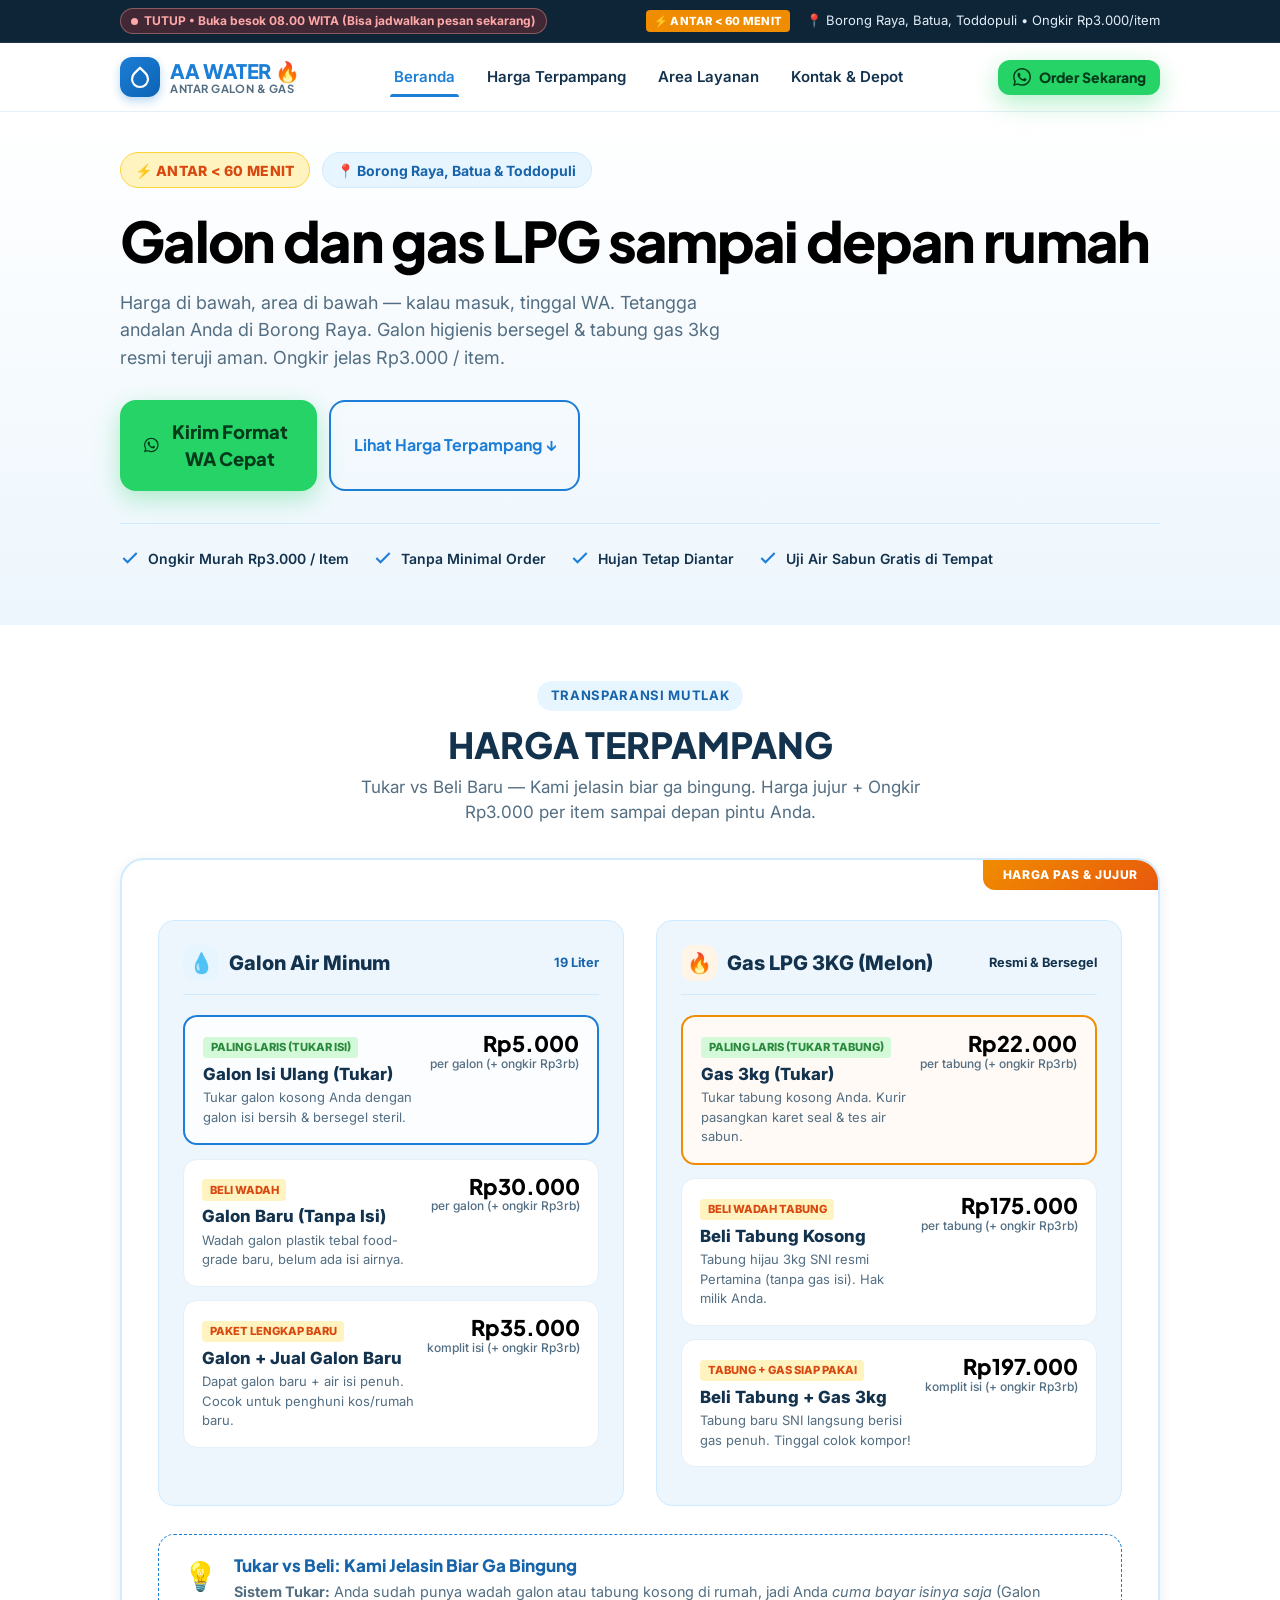
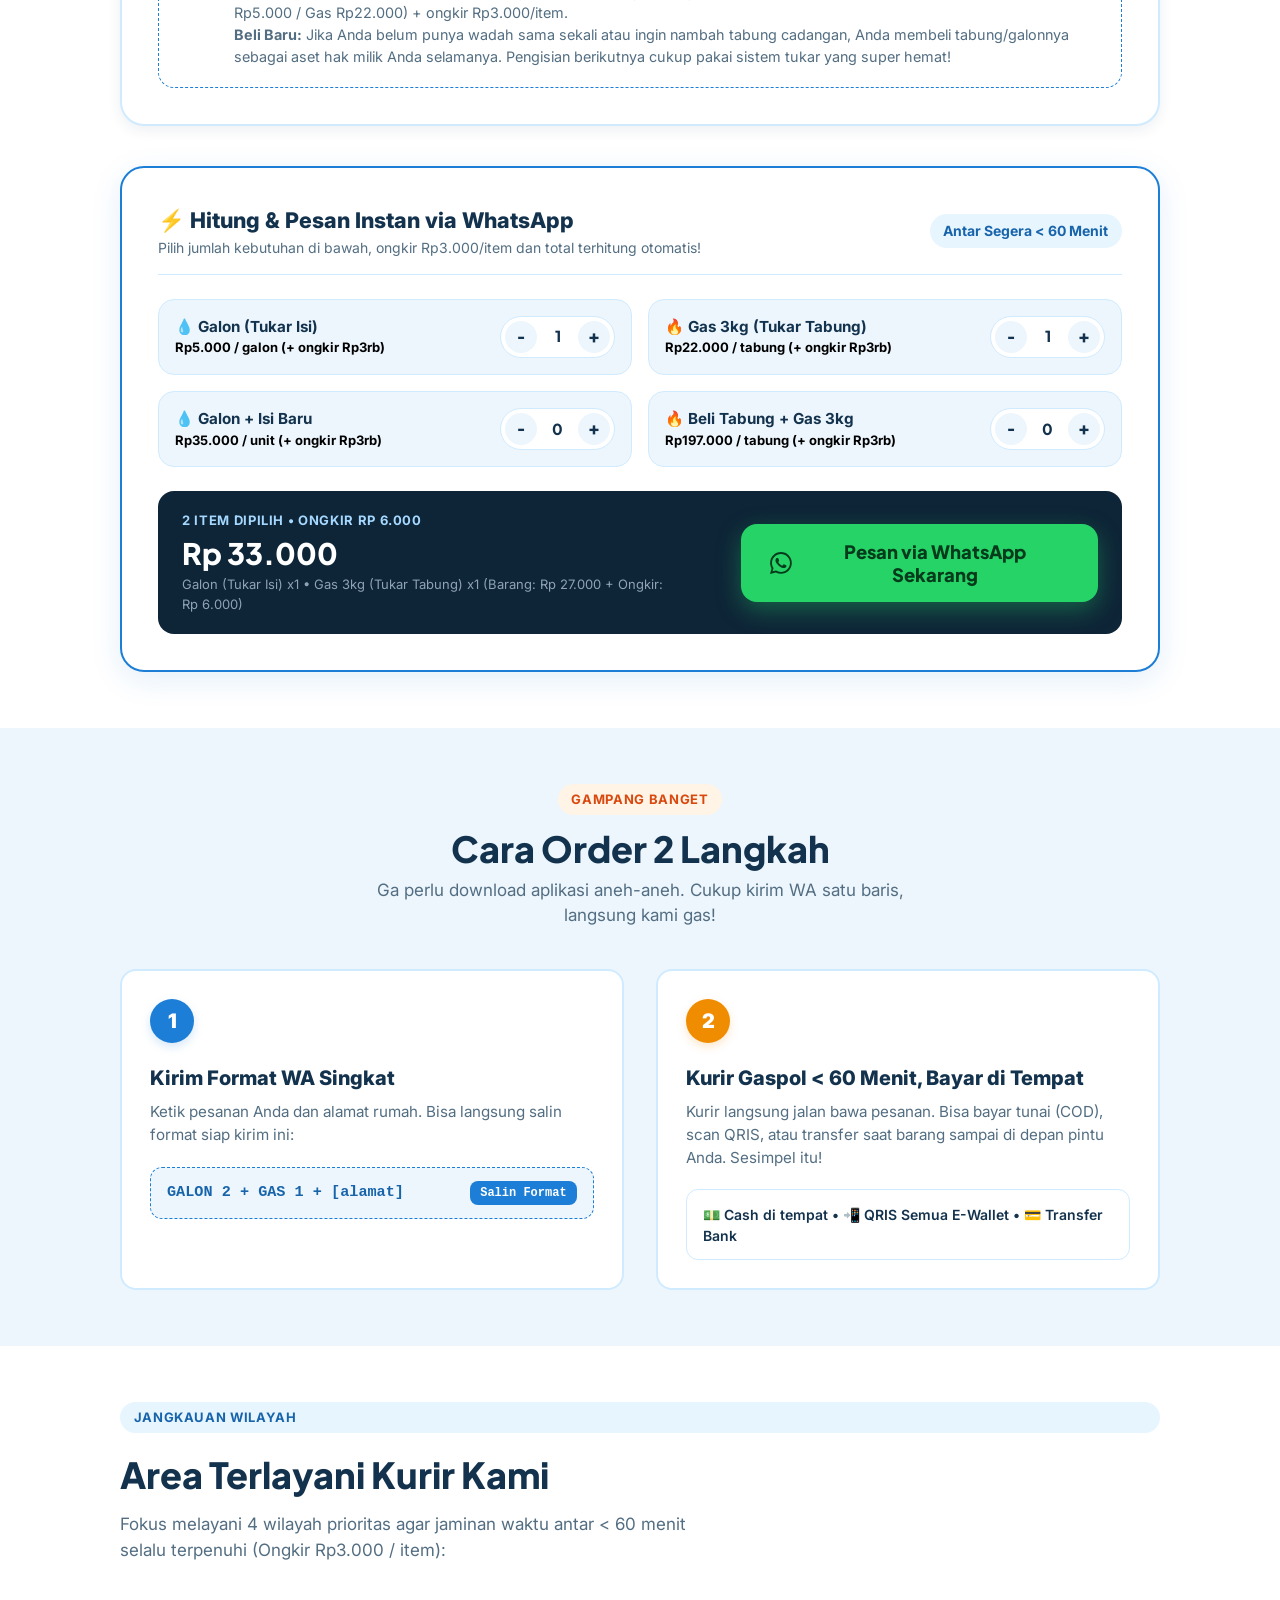
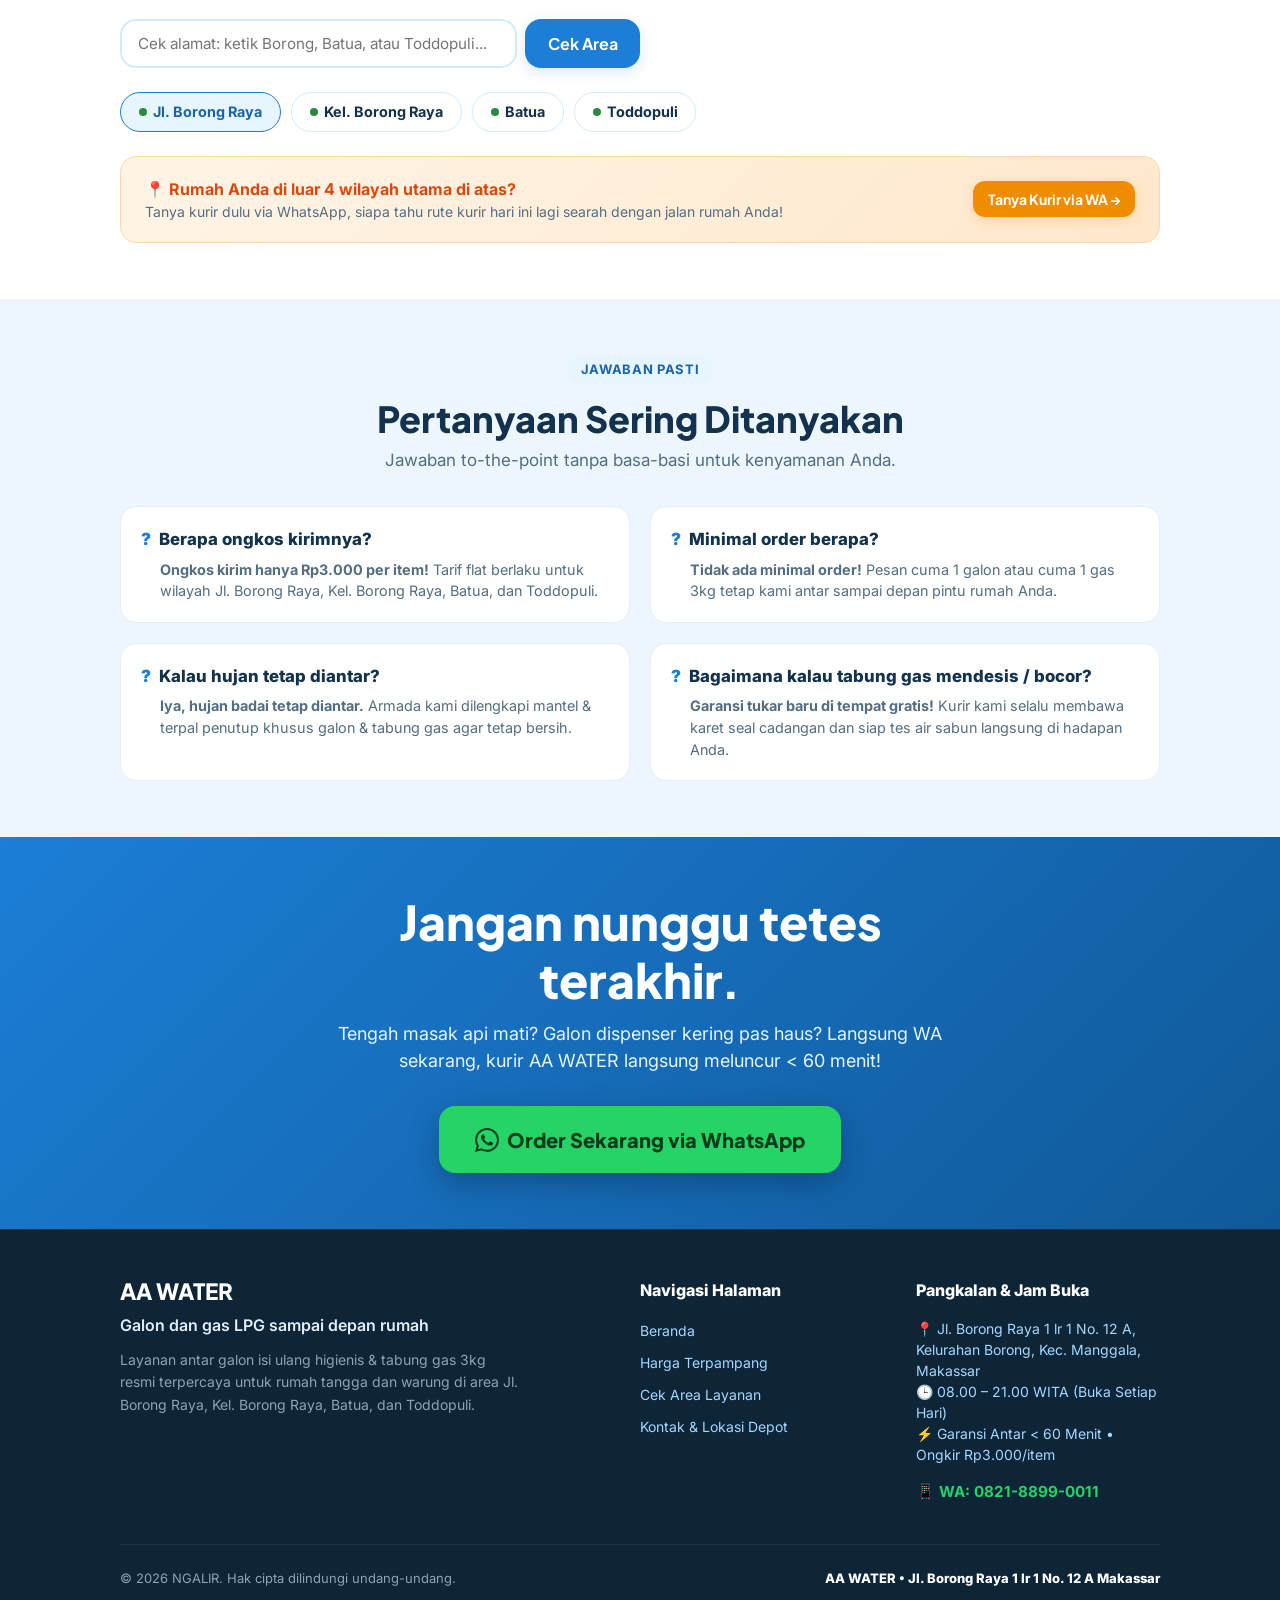
==== index.html @ d88449c0 "veri awal" ====
<!DOCTYPE html>
<html lang="id">
<head>
  <meta charset="UTF-8">
  <meta name="viewport" content="width=device-width, initial-scale=1.0, maximum-scale=5.0">
  <title>AA WATER — Antar Galon & Gas | Sejam Sampe Borong Raya</title>
  <meta name="description" content="AA WATER: Antar galon dan gas LPG 3kg area Jl. Borong Raya, Kel. Borong Raya, Batua, Toddopuli. Antar < 60 menit, ongkir Rp3.000/item, harga jujur & terpampang.">
  
  <!-- CSS Stylesheet -->
  <link rel="stylesheet" href="css/style.css">
  
  <!-- Favicon SVG -->
  <link rel="icon" type="image/svg+xml" href="data:image/svg+xml,<svg xmlns='http://www.w3.org/2000/svg' viewBox='0 0 100 100'><text y='.9em' font-size='90'>💧</text></svg>">
</head>
<body>

  <!-- Top Operational Status Strip -->
  <div class="top-status-strip">
    <div class="container top-status-content">
      <div class="status-pill-live js-store-status open">
        <span class="status-indicator-dot"></span>
        <span class="js-status-text"><strong>BUKA</strong> • 08.00 – 21.00 WITA (Kurir Siap Antar)</span>
      </div>
      <div class="top-info-right">
        <span class="sla-badge-small">⚡ ANTAR &lt; 60 MENIT</span>
        <span>📍 Borong Raya, Batua, Toddopuli • Ongkir Rp3.000/item</span>
      </div>
    </div>
  </div>

  <!-- Header & Navigasi -->
  <header class="site-header">
    <div class="container header-container">
      <a href="index.html" class="brand-logo" aria-label="AA WATER Beranda">
        <div class="brand-icon-box">
          <svg width="24" height="24" viewBox="0 0 24 24" fill="none" stroke="currentColor" stroke-width="2.2" stroke-linecap="round" stroke-linejoin="round">
            <path d="M12 2.69l5.66 5.66a8 8 0 1 1-11.31 0z"></path>
          </svg>
        </div>
        <div class="brand-title-wrap">
          <div class="brand-name">AA WATER <span>🔥</span></div>
          <span class="brand-sub">Antar Galon & Gas</span>
        </div>
      </a>

      <!-- Desktop Nav (Tanpa Langganan) -->
      <nav class="main-nav">
        <a href="index.html" class="nav-link active">Beranda</a>
        <a href="harga.html" class="nav-link">Harga Terpampang</a>
        <a href="area.html" class="nav-link">Area Layanan</a>
        <a href="kontak.html" class="nav-link">Kontak & Depot</a>
      </nav>

      <!-- Action Buttons -->
      <div class="header-actions">
        <a href="https://wa.me/6282188990011?text=Halo%20AA%20WATER,%20saya%20mau%20order%20galon/gas%20sekarang!" target="_blank" class="btn btn-sm btn-wa js-wa-direct">
          <svg width="18" height="18" viewBox="0 0 24 24" fill="currentColor">
            <path d="M.057 24l1.687-6.163c-1.041-1.804-1.588-3.849-1.587-5.946.003-6.556 5.338-11.891 11.893-11.891 3.181.001 6.167 1.24 8.413 3.488 2.245 2.248 3.481 5.236 3.48 8.414-.003 6.557-5.338 11.892-11.893 11.892-1.99-.001-3.951-.5-5.688-1.448l-6.305 1.654zm6.597-3.807c1.676.995 3.276 1.591 5.392 1.592 5.448 0 9.886-4.434 9.889-9.885.002-5.462-4.415-9.89-9.881-9.892-5.452 0-9.887 4.434-9.889 9.884-.001 2.225.651 3.891 1.746 5.634l-.999 3.648 3.742-.981zm11.387-5.464c-.074-.124-.272-.198-.57-.347-.297-.149-1.758-.868-2.031-.967-.272-.099-.47-.149-.669.149-.198.297-.768.967-.941 1.165-.173.198-.347.223-.644.074-.297-.149-1.255-.462-2.39-1.475-.883-.788-1.48-1.761-1.653-2.059-.173-.297-.018-.458.13-.606.134-.133.297-.347.446-.521.151-.172.2-.296.3-.495.099-.198.05-.372-.025-.521-.075-.148-.669-1.611-.916-2.206-.242-.579-.487-.501-.669-.51l-.57-.01c-.198 0-.52.074-.792.372s-1.04 1.016-1.04 2.479 1.065 2.876 1.213 3.074c.149.198 2.095 3.2 5.076 4.487.709.306 1.263.489 1.694.626.712.226 1.36.194 1.872.118.571-.085 1.758-.719 2.006-1.413.248-.695.248-1.29.173-1.414z"/>
          </svg>
          Order Sekarang
        </a>
        <button class="mobile-nav-toggle" id="mobileMenuToggle" aria-label="Buka Menu">&#9776;</button>
      </div>
    </div>

    <!-- Mobile Drawer Nav (Tanpa Langganan) -->
    <div class="mobile-nav-drawer" id="mobileNavDrawer">
      <a href="index.html" class="mobile-nav-link active">Beranda <span>&rarr;</span></a>
      <a href="harga.html" class="mobile-nav-link">Harga Terpampang <span>&rarr;</span></a>
      <a href="area.html" class="mobile-nav-link">Cek Area Layanan <span>&rarr;</span></a>
      <a href="kontak.html" class="mobile-nav-link">Kontak & Alamat Depot <span>&rarr;</span></a>
    </div>
  </header>

  <!-- MAIN CONTENT -->
  <main>
    <!-- SECTION 1: HERO SECTION -->
    <section class="hero-section">
      <div class="container">
        <div class="hero-badge-row">
          <div class="sla-pill-big">
            ⚡ ANTAR &lt; 60 MENIT
          </div>
          <div class="area-pill-hero">
            📍 Borong Raya, Batua & Toddopuli
          </div>
        </div>

        <h1 class="hero-headline">
          Galon dan gas LPG sampai depan rumah
        </h1>

        <p class="hero-sub">
          Harga di bawah, area di bawah — kalau masuk, tinggal WA. Tetangga andalan Anda di Borong Raya. Galon higienis bersegel & tabung gas 3kg resmi teruji aman. Ongkir jelas Rp3.000 / item.
        </p>

        <div class="hero-cta-group">
          <a href="https://wa.me/6282188990011?text=Halo%20AA%20WATER,%20saya%20mau%20order%20galon/gas%20sekarang!" target="_blank" class="btn btn-wa hero-cta-wa js-wa-direct">
            <svg width="24" height="24" viewBox="0 0 24 24" fill="currentColor">
              <path d="M.057 24l1.687-6.163c-1.041-1.804-1.588-3.849-1.587-5.946.003-6.556 5.338-11.891 11.893-11.891 3.181.001 6.167 1.24 8.413 3.488 2.245 2.248 3.481 5.236 3.48 8.414-.003 6.557-5.338 11.892-11.893 11.892-1.99-.001-3.951-.5-5.688-1.448l-6.305 1.654zm6.597-3.807c1.676.995 3.276 1.591 5.392 1.592 5.448 0 9.886-4.434 9.889-9.885.002-5.462-4.415-9.89-9.881-9.892-5.452 0-9.887 4.434-9.889 9.884-.001 2.225.651 3.891 1.746 5.634l-.999 3.648 3.742-.981zm11.387-5.464c-.074-.124-.272-.198-.57-.347-.297-.149-1.758-.868-2.031-.967-.272-.099-.47-.149-.669.149-.198.297-.768.967-.941 1.165-.173.198-.347.223-.644.074-.297-.149-1.255-.462-2.39-1.475-.883-.788-1.48-1.761-1.653-2.059-.173-.297-.018-.458.13-.606.134-.133.297-.347.446-.521.151-.172.2-.296.3-.495.099-.198.05-.372-.025-.521-.075-.148-.669-1.611-.916-2.206-.242-.579-.487-.501-.669-.51l-.57-.01c-.198 0-.52.074-.792.372s-1.04 1.016-1.04 2.479 1.065 2.876 1.213 3.074c.149.198 2.095 3.2 5.076 4.487.709.306 1.263.489 1.694.626.712.226 1.36.194 1.872.118.571-.085 1.758-.719 2.006-1.413.248-.695.248-1.29.173-1.414z"/>
            </svg>
            Kirim Format WA Cepat
          </a>
          <a href="#hargaSection" class="btn btn-outline-primary">
            Lihat Harga Terpampang &darr;
          </a>
        </div>

        <!-- Trust Signals Bar -->
        <div class="hero-trust-bar">
          <div class="hero-trust-item">
            <svg class="hero-trust-icon" viewBox="0 0 24 24" fill="none" stroke="currentColor" stroke-width="2.5"><polyline points="20 6 9 17 4 12"></polyline></svg>
            <span>Ongkir Murah Rp3.000 / Item</span>
          </div>
          <div class="hero-trust-item">
            <svg class="hero-trust-icon" viewBox="0 0 24 24" fill="none" stroke="currentColor" stroke-width="2.5"><polyline points="20 6 9 17 4 12"></polyline></svg>
            <span>Tanpa Minimal Order</span>
          </div>
          <div class="hero-trust-item">
            <svg class="hero-trust-icon" viewBox="0 0 24 24" fill="none" stroke="currentColor" stroke-width="2.5"><polyline points="20 6 9 17 4 12"></polyline></svg>
            <span>Hujan Tetap Diantar</span>
          </div>
          <div class="hero-trust-item">
            <svg class="hero-trust-icon" viewBox="0 0 24 24" fill="none" stroke="currentColor" stroke-width="2.5"><polyline points="20 6 9 17 4 12"></polyline></svg>
            <span>Uji Air Sabun Gratis di Tempat</span>
          </div>
        </div>
      </div>
    </section>

    <!-- SECTION 2: HARGA TERPAMPANG (SIGNATURE) -->
    <section class="section section-white" id="hargaSection">
      <div class="container">
        <div class="text-center" style="margin-bottom: 2rem;">
          <div class="section-tag">Transparansi Mutlak</div>
          <h2 class="section-title">HARGA TERPAMPANG</h2>
          <p class="section-sub" style="margin-left: auto; margin-right: auto;">
            Tukar vs Beli Baru — Kami jelasin biar ga bingung. Harga jujur + Ongkir Rp3.000 per item sampai depan pintu Anda.
          </p>
        </div>

        <!-- Card Harga Terpampang -->
        <div class="signature-card">
          <div class="signature-badge">Harga Pas & Jujur</div>

          <div class="price-grid-2col">
            <!-- Kolom 1: Galon Air Minum -->
            <div class="category-box">
              <div class="category-header">
                <div class="category-title">
                  <div class="category-icon water">💧</div>
                  <div>Galon Air Minum</div>
                </div>
                <span style="font-size:0.8rem; font-weight:700; color:var(--color-primary-dark);">19 Liter</span>
              </div>

              <!-- Item 1: Tukar Galon -->
              <div class="price-row-card highlight">
                <div class="row-top">
                  <div class="item-info">
                    <span class="item-tag tag-tukar">Paling Laris (Tukar Isi)</span>
                    <div class="item-name">Galon Isi Ulang (Tukar)</div>
                    <div class="item-desc">Tukar galon kosong Anda dengan galon isi bersih & bersegel steril.</div>
                  </div>
                  <div class="item-price-wrap">
                    <div class="price-figure" style="color:#000000;">Rp5.000</div>
                    <div class="price-unit">per galon (+ ongkir Rp3rb)</div>
                  </div>
                </div>
              </div>

              <!-- Item 2: Galon Baru Tanpa Isi -->
              <div class="price-row-card">
                <div class="row-top">
                  <div class="item-info">
                    <span class="item-tag tag-beli">Beli Wadah</span>
                    <div class="item-name">Galon Baru (Tanpa Isi)</div>
                    <div class="item-desc">Wadah galon plastik tebal food-grade baru, belum ada isi airnya.</div>
                  </div>
                  <div class="item-price-wrap">
                    <div class="price-figure" style="color:#000000;">Rp30.000</div>
                    <div class="price-unit">per galon (+ ongkir Rp3rb)</div>
                  </div>
                </div>
              </div>

              <!-- Item 3: Galon + Jual Galon Baru -->
              <div class="price-row-card">
                <div class="row-top">
                  <div class="item-info">
                    <span class="item-tag tag-beli">Paket Lengkap Baru</span>
                    <div class="item-name">Galon + Jual Galon Baru</div>
                    <div class="item-desc">Dapat galon baru + air isi penuh. Cocok untuk penghuni kos/rumah baru.</div>
                  </div>
                  <div class="item-price-wrap">
                    <div class="price-figure" style="color:#000000;">Rp35.000</div>
                    <div class="price-unit">komplit isi (+ ongkir Rp3rb)</div>
                  </div>
                </div>
              </div>
            </div>

            <!-- Kolom 2: Gas LPG 3KG -->
            <div class="category-box">
              <div class="category-header">
                <div class="category-title">
                  <div class="category-icon gas">🔥</div>
                  <div>Gas LPG 3KG (Melon)</div>
                </div>
                <span style="font-size:0.8rem; font-weight:700; color:var(--color-ink);">Resmi & Bersegel</span>
              </div>

              <!-- Item 1: Gas 3kg Tukar -->
              <div class="price-row-card highlight-gas">
                <div class="row-top">
                  <div class="item-info">
                    <span class="item-tag tag-tukar">Paling Laris (Tukar Tabung)</span>
                    <div class="item-name">Gas 3kg (Tukar)</div>
                    <div class="item-desc">Tukar tabung kosong Anda. Kurir pasangkan karet seal & tes air sabun.</div>
                  </div>
                  <div class="item-price-wrap">
                    <div class="price-figure" style="color:#000000;">Rp22.000</div>
                    <div class="price-unit">per tabung (+ ongkir Rp3rb)</div>
                  </div>
                </div>
              </div>

              <!-- Item 2: Beli Tabung Kosong -->
              <div class="price-row-card">
                <div class="row-top">
                  <div class="item-info">
                    <span class="item-tag tag-beli">Beli Wadah Tabung</span>
                    <div class="item-name">Beli Tabung Kosong</div>
                    <div class="item-desc">Tabung hijau 3kg SNI resmi Pertamina (tanpa gas isi). Hak milik Anda.</div>
                  </div>
                  <div class="item-price-wrap">
                    <div class="price-figure" style="color:#000000;">Rp175.000</div>
                    <div class="price-unit">per tabung (+ ongkir Rp3rb)</div>
                  </div>
                </div>
              </div>

              <!-- Item 3: Beli Tabung + Gas -->
              <div class="price-row-card">
                <div class="row-top">
                  <div class="item-info">
                    <span class="item-tag tag-beli">Tabung + Gas Siap Pakai</span>
                    <div class="item-name">Beli Tabung + Gas 3kg</div>
                    <div class="item-desc">Tabung baru SNI langsung berisi gas penuh. Tinggal colok kompor!</div>
                  </div>
                  <div class="item-price-wrap">
                    <div class="price-figure" style="color:#000000;">Rp197.000</div>
                    <div class="price-unit">komplit isi (+ ongkir Rp3rb)</div>
                  </div>
                </div>
              </div>
            </div>
          </div>

          <!-- Penjelasan Tukar vs Beli -->
          <div class="explain-box">
            <div class="explain-icon">💡</div>
            <div class="explain-text">
              <h4>Tukar vs Beli: Kami Jelasin Biar Ga Bingung</h4>
              <p>
                <strong>Sistem Tukar:</strong> Anda sudah punya wadah galon atau tabung kosong di rumah, jadi Anda <em>cuma bayar isinya saja</em> (Galon Rp5.000 / Gas Rp22.000) + ongkir Rp3.000/item.<br>
                <strong>Beli Baru:</strong> Jika Anda belum punya wadah sama sekali atau ingin nambah tabung cadangan, Anda membeli tabung/galonnya sebagai aset hak milik Anda selamanya. Pengisian berikutnya cukup pakai sistem tukar yang super hemat!
              </p>
            </div>
          </div>
        </div>

        <!-- QUICK ORDER BUILDER (INTERAKTIF JQUERY) -->
        <div class="order-builder-box" id="orderBuilder">
          <div class="builder-header">
            <div>
              <div class="builder-title">⚡ Hitung & Pesan Instan via WhatsApp</div>
              <div class="builder-sub">Pilih jumlah kebutuhan di bawah, ongkir Rp3.000/item dan total terhitung otomatis!</div>
            </div>
            <div style="font-size:0.875rem; font-weight:700; color:var(--color-primary-dark); background:var(--color-primary-light); padding:0.4rem 0.85rem; border-radius:var(--radius-full);">
              Antar Segera &lt; 60 Menit
            </div>
          </div>

          <!-- Grid Tombol Plus-Minus -->
          <div class="builder-items-grid">
            <!-- Galon Tukar -->
            <div class="builder-row">
              <div class="builder-row-info">
                <div class="builder-row-title">💧 Galon (Tukar Isi)</div>
                <div class="builder-row-price">Rp5.000 / galon (+ ongkir Rp3rb)</div>
              </div>
              <div class="qty-control">
                <button type="button" class="qty-btn js-qty-minus" data-item="galon_tukar" aria-label="Kurangi Galon Tukar">-</button>
                <span class="qty-display js-qty-val" data-item="galon_tukar">1</span>
                <button type="button" class="qty-btn js-qty-plus" data-item="galon_tukar" aria-label="Tambah Galon Tukar">+</button>
              </div>
            </div>

            <!-- Gas 3kg Tukar -->
            <div class="builder-row">
              <div class="builder-row-info">
                <div class="builder-row-title">🔥 Gas 3kg (Tukar Tabung)</div>
                <div class="builder-row-price">Rp22.000 / tabung (+ ongkir Rp3rb)</div>
              </div>
              <div class="qty-control">
                <button type="button" class="qty-btn js-qty-minus" data-item="gas_tukar" aria-label="Kurangi Gas 3kg">-</button>
                <span class="qty-display js-qty-val" data-item="gas_tukar">1</span>
                <button type="button" class="qty-btn js-qty-plus" data-item="gas_tukar" aria-label="Tambah Gas 3kg">+</button>
              </div>
            </div>

            <!-- Galon + Isi Baru -->
            <div class="builder-row">
              <div class="builder-row-info">
                <div class="builder-row-title">💧 Galon + Isi Baru</div>
                <div class="builder-row-price">Rp35.000 / unit (+ ongkir Rp3rb)</div>
              </div>
              <div class="qty-control">
                <button type="button" class="qty-btn js-qty-minus" data-item="galon_isi_baru" aria-label="Kurangi Galon Baru">-</button>
                <span class="qty-display js-qty-val" data-item="galon_isi_baru">0</span>
                <button type="button" class="qty-btn js-qty-plus" data-item="galon_isi_baru" aria-label="Tambah Galon Baru">+</button>
              </div>
            </div>

            <!-- Tabung + Gas Baru -->
            <div class="builder-row">
              <div class="builder-row-info">
                <div class="builder-row-title">🔥 Beli Tabung + Gas 3kg</div>
                <div class="builder-row-price">Rp197.000 / tabung (+ ongkir Rp3rb)</div>
              </div>
              <div class="qty-control">
                <button type="button" class="qty-btn js-qty-minus" data-item="gas_tabung_isi" aria-label="Kurangi Beli Tabung Gas">-</button>
                <span class="qty-display js-qty-val" data-item="gas_tabung_isi">0</span>
                <button type="button" class="qty-btn js-qty-plus" data-item="gas_tabung_isi" aria-label="Tambah Beli Tabung Gas">+</button>
              </div>
            </div>
          </div>

          <!-- Summary & Kirim WA Button -->
          <div class="builder-summary-card">
            <div>
              <div class="builder-total-label" id="builderItemCount">2 item dipilih • Ongkir Rp6.000</div>
              <div class="builder-total-price" id="builderSubtotal">Rp33.000</div>
              <div class="builder-total-desc" id="builderSummaryDesc">Galon (Tukar Isi) x1 • Gas 3kg (Tukar Tabung) x1</div>
            </div>
            <div class="builder-action-btns">
              <button type="button" class="btn btn-wa btn-lg" id="btnSendOrderWA">
                <svg width="22" height="22" viewBox="0 0 24 24" fill="currentColor">
                  <path d="M.057 24l1.687-6.163c-1.041-1.804-1.588-3.849-1.587-5.946.003-6.556 5.338-11.891 11.893-11.891 3.181.001 6.167 1.24 8.413 3.488 2.245 2.248 3.481 5.236 3.48 8.414-.003 6.557-5.338 11.892-11.893 11.892-1.99-.001-3.951-.5-5.688-1.448l-6.305 1.654zm6.597-3.807c1.676.995 3.276 1.591 5.392 1.592 5.448 0 9.886-4.434 9.889-9.885.002-5.462-4.415-9.89-9.881-9.892-5.452 0-9.887 4.434-9.889 9.884-.001 2.225.651 3.891 1.746 5.634l-.999 3.648 3.742-.981zm11.387-5.464c-.074-.124-.272-.198-.57-.347-.297-.149-1.758-.868-2.031-.967-.272-.099-.47-.149-.669.149-.198.297-.768.967-.941 1.165-.173.198-.347.223-.644.074-.297-.149-1.255-.462-2.39-1.475-.883-.788-1.48-1.761-1.653-2.059-.173-.297-.018-.458.13-.606.134-.133.297-.347.446-.521.151-.172.2-.296.3-.495.099-.198.05-.372-.025-.521-.075-.148-.669-1.611-.916-2.206-.242-.579-.487-.501-.669-.51l-.57-.01c-.198 0-.52.074-.792.372s-1.04 1.016-1.04 2.479 1.065 2.876 1.213 3.074c.149.198 2.095 3.2 5.076 4.487.709.306 1.263.489 1.694.626.712.226 1.36.194 1.872.118.571-.085 1.758-.719 2.006-1.413.248-.695.248-1.29.173-1.414z"/>
                </svg>
                Pesan via WhatsApp Sekarang
              </button>
            </div>
          </div>
        </div>
      </div>
    </section>

    <!-- SECTION 3: CARA ORDER 2 LANGKAH -->
    <section class="section section-bg">
      <div class="container">
        <div class="text-center" style="margin-bottom: 2.5rem;">
          <div class="section-tag accent">Gampang Banget</div>
          <h2 class="section-title">Cara Order 2 Langkah</h2>
          <p class="section-sub" style="margin-left: auto; margin-right: auto;">
            Ga perlu download aplikasi aneh-aneh. Cukup kirim WA satu baris, langsung kami gas!
          </p>
        </div>

        <div class="order-steps-grid">
          <!-- Langkah 1 -->
          <div class="step-card">
            <div class="step-num-badge">1</div>
            <div class="step-title">Kirim Format WA Singkat</div>
            <div class="step-body">
              Ketik pesanan Anda dan alamat rumah. Bisa langsung salin format siap kirim ini:
            </div>
            <div class="format-box">
              <span>GALON 2 + GAS 1 + [alamat]</span>
              <button type="button" class="btn-copy-format js-copy-btn" data-copy-text="GALON 2 + GAS 1 + [alamat]">
                Salin Format
              </button>
            </div>
          </div>

          <!-- Langkah 2 -->
          <div class="step-card">
            <div class="step-num-badge accent">2</div>
            <div class="step-title">Kurir Gaspol &lt; 60 Menit, Bayar di Tempat</div>
            <div class="step-body">
              Kurir langsung jalan bawa pesanan. Bisa bayar tunai (COD), scan QRIS, atau transfer saat barang sampai di depan pintu Anda. Sesimpel itu!
            </div>
            <div style="background:#FFFFFF; border:1px solid var(--color-border); border-radius:var(--radius-md); padding:0.85rem 1rem; font-size:0.875rem; color:var(--color-ink); font-weight:600;">
              💵 Cash di tempat • 📲 QRIS Semua E-Wallet • 💳 Transfer Bank
            </div>
          </div>
        </div>
      </div>
    </section>

    <!-- SECTION 4: AREA TERLAYANI (KHUSUS 4 WILAYAH) -->
    <section class="section section-white" id="areaSection">
      <div class="container">
        <div style="display:flex; flex-direction:column; gap:0.5rem; margin-bottom: 1.5rem;">
          <div class="section-tag">Jangkauan Wilayah</div>
          <h2 class="section-title">Area Terlayani Kurir Kami</h2>
          <p class="section-sub">
            Fokus melayani 4 wilayah prioritas agar jaminan waktu antar &lt; 60 menit selalu terpenuhi (Ongkir Rp3.000 / item):
          </p>
        </div>

        <!-- Interactive Area Filter Input -->
        <div class="area-checker-input-wrap">
          <input type="text" id="areaSearchInput" class="input-utility" placeholder="Cek alamat: ketik Borong, Batua, atau Toddopuli...">
          <button type="button" class="btn btn-primary" id="btnCekArea">Cek Area</button>
        </div>

        <!-- Area Search Result Notification (jQuery slide) -->
        <div id="areaSearchResult" class="area-check-result"></div>

        <!-- Chips 4 Kelurahan Prioritas -->
        <div class="chips-container">
          <div class="area-chip active" data-area="Jl. Borong Raya"><span class="chip-dot"></span> Jl. Borong Raya</div>
          <div class="area-chip" data-area="Kelurahan Borong Raya"><span class="chip-dot"></span> Kel. Borong Raya</div>
          <div class="area-chip" data-area="Batua"><span class="chip-dot"></span> Batua</div>
          <div class="area-chip" data-area="Toddopuli"><span class="chip-dot"></span> Toddopuli</div>
        </div>

        <!-- Di Luar Itu Banner -->
        <div class="outside-area-banner">
          <div>
            <div class="outside-banner-text">📍 Rumah Anda di luar 4 wilayah utama di atas?</div>
            <div class="outside-banner-sub">Tanya kurir dulu via WhatsApp, siapa tahu rute kurir hari ini lagi searah dengan jalan rumah Anda!</div>
          </div>
          <a href="https://wa.me/6282188990011?text=Halo%20AA%20WATER,%20mau%20tanya%20apakah%20bisa%20antar%20ke%20alamat%20saya%20ini?" target="_blank" class="btn btn-sm btn-accent js-wa-direct">
            Tanya Kurir via WA &rarr;
          </a>
        </div>
      </div>
    </section>

    <!-- SECTION 5: FAQ RINGKAS -->
    <section class="section section-bg">
      <div class="container">
        <div class="text-center" style="margin-bottom: 2rem;">
          <div class="section-tag">Jawaban Pasti</div>
          <h2 class="section-title">Pertanyaan Sering Ditanyakan</h2>
          <p class="section-sub" style="margin-left: auto; margin-right: auto;">
            Jawaban to-the-point tanpa basa-basi untuk kenyamanan Anda.
          </p>
        </div>

        <div class="faq-grid">
          <div class="faq-card">
            <div class="faq-q"><span class="faq-q-icon">?</span> Berapa ongkos kirimnya?</div>
            <div class="faq-a"><strong>Ongkos kirim hanya Rp3.000 per item!</strong> Tarif flat berlaku untuk wilayah Jl. Borong Raya, Kel. Borong Raya, Batua, dan Toddopuli.</div>
          </div>

          <div class="faq-card">
            <div class="faq-q"><span class="faq-q-icon">?</span> Minimal order berapa?</div>
            <div class="faq-a"><strong>Tidak ada minimal order!</strong> Pesan cuma 1 galon atau cuma 1 gas 3kg tetap kami antar sampai depan pintu rumah Anda.</div>
          </div>

          <div class="faq-card">
            <div class="faq-q"><span class="faq-q-icon">?</span> Kalau hujan tetap diantar?</div>
            <div class="faq-a"><strong>Iya, hujan badai tetap diantar.</strong> Armada kami dilengkapi mantel & terpal penutup khusus galon & tabung gas agar tetap bersih.</div>
          </div>

          <div class="faq-card">
            <div class="faq-q"><span class="faq-q-icon">?</span> Bagaimana kalau tabung gas mendesis / bocor?</div>
            <div class="faq-a"><strong>Garansi tukar baru di tempat gratis!</strong> Kurir kami selalu membawa karet seal cadangan dan siap tes air sabun langsung di hadapan Anda.</div>
          </div>
        </div>
      </div>
    </section>

    <!-- SECTION 6: CTA BAND BIRU -->
    <section class="cta-band">
      <div class="container cta-band-content">
        <h2 class="cta-band-title">Jangan nunggu tetes terakhir.</h2>
        <p class="cta-band-sub">
          Tengah masak api mati? Galon dispenser kering pas haus? Langsung WA sekarang, kurir AA WATER langsung meluncur &lt; 60 menit!
        </p>
        <a href="https://wa.me/6282188990011?text=Halo%20AA%20WATER,%20saya%20mau%20order%20galon/gas%20sekarang!" target="_blank" class="btn btn-wa cta-band-btn js-wa-direct">
          <svg width="24" height="24" viewBox="0 0 24 24" fill="currentColor">
            <path d="M.057 24l1.687-6.163c-1.041-1.804-1.588-3.849-1.587-5.946.003-6.556 5.338-11.891 11.893-11.891 3.181.001 6.167 1.24 8.413 3.488 2.245 2.248 3.481 5.236 3.48 8.414-.003 6.557-5.338 11.892-11.893 11.892-1.99-.001-3.951-.5-5.688-1.448l-6.305 1.654zm6.597-3.807c1.676.995 3.276 1.591 5.392 1.592 5.448 0 9.886-4.434 9.889-9.885.002-5.462-4.415-9.89-9.881-9.892-5.452 0-9.887 4.434-9.889 9.884-.001 2.225.651 3.891 1.746 5.634l-.999 3.648 3.742-.981zm11.387-5.464c-.074-.124-.272-.198-.57-.347-.297-.149-1.758-.868-2.031-.967-.272-.099-.47-.149-.669.149-.198.297-.768.967-.941 1.165-.173.198-.347.223-.644.074-.297-.149-1.255-.462-2.39-1.475-.883-.788-1.48-1.761-1.653-2.059-.173-.297-.018-.458.13-.606.134-.133.297-.347.446-.521.151-.172.2-.296.3-.495.099-.198.05-.372-.025-.521-.075-.148-.669-1.611-.916-2.206-.242-.579-.487-.501-.669-.51l-.57-.01c-.198 0-.52.074-.792.372s-1.04 1.016-1.04 2.479 1.065 2.876 1.213 3.074c.149.198 2.095 3.2 5.076 4.487.709.306 1.263.489 1.694.626.712.226 1.36.194 1.872.118.571-.085 1.758-.719 2.006-1.413.248-.695.248-1.29.173-1.414z"/>
          </svg>
          Order Sekarang via WhatsApp
        </a>
      </div>
    </section>
  </main>

  <!-- FOOTER -->
  <footer class="site-footer">
    <div class="container">
      <div class="footer-grid">
        <div class="footer-brand">
          <h3>AA WATER</h3>
          <div class="footer-tagline">Galon dan gas LPG sampai depan rumah</div>
          <p class="footer-desc">
            Layanan antar galon isi ulang higienis & tabung gas 3kg resmi terpercaya untuk rumah tangga dan warung di area Jl. Borong Raya, Kel. Borong Raya, Batua, dan Toddopuli.
          </p>
        </div>
        <div>
          <div class="footer-col-title">Navigasi Halaman</div>
          <ul class="footer-links">
            <li><a href="index.html">Beranda</a></li>
            <li><a href="harga.html">Harga Terpampang</a></li>
            <li><a href="area.html">Cek Area Layanan</a></li>
            <li><a href="kontak.html">Kontak & Lokasi Depot</a></li>
          </ul>
        </div>
        <div>
          <div class="footer-col-title">Pangkalan & Jam Buka</div>
          <p style="font-size:0.875rem; margin-bottom:0.5rem; color:#A5D8FF;">
            📍 Jl. Borong Raya 1 lr 1 No. 12 A, Kelurahan Borong, Kec. Manggala, Makassar<br>
            🕒 08.00 – 21.00 WITA (Buka Setiap Hari)<br>
            ⚡ Garansi Antar &lt; 60 Menit • Ongkir Rp3.000/item
          </p>
          <a href="https://wa.me/6282188990011" target="_blank" style="display:inline-block; margin-top:0.5rem; color:#25D366; font-weight:700; font-size:0.95rem;">
            📱 WA: 0821-8899-0011
          </a>
        </div>
      </div>

      <div class="footer-bottom">
        <div>&copy; 2026 NGALIR. Hak cipta dilindungi undang-undang.</div>
        <div class="footer-bottom-brand">AA WATER • Jl. Borong Raya 1 lr 1 No. 12 A Makassar</div>
      </div>
    </div>
  </footer>

  <!-- MOBILE STICKY WA FLOATING BAR (99% ORDER DARI HP) -->
  <div class="mobile-floating-bar">
    <div class="mobile-floating-info">
      <span class="floating-sla">⚡ ANTAR &lt; 60 MENIT</span>
      <span class="floating-status js-floating-status">🟢 <strong>Buka</strong> (Siap Kirim)</span>
    </div>
    <a href="https://wa.me/6282188990011?text=Halo%20AA%20WATER,%20saya%20mau%20order%20galon/gas%20sekarang!" target="_blank" class="btn btn-wa mobile-floating-btn js-wa-direct">
      <svg width="20" height="20" viewBox="0 0 24 24" fill="currentColor">
        <path d="M.057 24l1.687-6.163c-1.041-1.804-1.588-3.849-1.587-5.946.003-6.556 5.338-11.891 11.893-11.891 3.181.001 6.167 1.24 8.413 3.488 2.245 2.248 3.481 5.236 3.48 8.414-.003 6.557-5.338 11.892-11.893 11.892-1.99-.001-3.951-.5-5.688-1.448l-6.305 1.654zm6.597-3.807c1.676.995 3.276 1.591 5.392 1.592 5.448 0 9.886-4.434 9.889-9.885.002-5.462-4.415-9.89-9.881-9.892-5.452 0-9.887 4.434-9.889 9.884-.001 2.225.651 3.891 1.746 5.634l-.999 3.648 3.742-.981zm11.387-5.464c-.074-.124-.272-.198-.57-.347-.297-.149-1.758-.868-2.031-.967-.272-.099-.47-.149-.669.149-.198.297-.768.967-.941 1.165-.173.198-.347.223-.644.074-.297-.149-1.255-.462-2.39-1.475-.883-.788-1.48-1.761-1.653-2.059-.173-.297-.018-.458.13-.606.134-.133.297-.347.446-.521.151-.172.2-.296.3-.495.099-.198.05-.372-.025-.521-.075-.148-.669-1.611-.916-2.206-.242-.579-.487-.501-.669-.51l-.57-.01c-.198 0-.52.074-.792.372s-1.04 1.016-1.04 2.479 1.065 2.876 1.213 3.074c.149.198 2.095 3.2 5.076 4.487.709.306 1.263.489 1.694.626.712.226 1.36.194 1.872.118.571-.085 1.758-.719 2.006-1.413.248-.695.248-1.29.173-1.414z"/>
      </svg>
      Order Sekarang
    </a>
  </div>

  <!-- JQUERY & JAVASCRIPT APP (Lokal & Cepat) -->
  <script src="js/jquery-3.7.1.min.js"></script>
  <script src="js/app.js"></script>
</body>
</html>
---- css/style.css ----
/* ==========================================================================
   AA WATER — "Antar Galon & Gas" (Design System: Utility-Fast M3)
   Colors:
   - Primary (Biru Air): #1C7ED6
   - Primary Dark: #1864AB
   - Accent (Oranye Tabung): #F08C00
   - Accent Dark: #D9480F
   - Background: #FFFFFF
   - Section: #EDF6FD
   - Ink: #13324D
   - Ink Muted: #4D6B82
   - Border: #D0EBFF
   - Green Status: #2B8A3E
   ========================================================================== */

@import url('https://fonts.googleapis.com/css2?family=Inter:wght@400;500;600;700&family=Plus+Jakarta+Sans:wght@600;700;800;900&display=swap');

:root {
  --color-primary: #1C7ED6;
  --color-primary-dark: #1864AB;
  --color-primary-light: #E7F5FF;
  --color-primary-glow: rgba(28, 126, 214, 0.18);
  
  --color-accent: #F08C00;
  --color-accent-dark: #D9480F;
  --color-accent-light: #FFF4E6;
  --color-accent-glow: rgba(240, 140, 0, 0.2);

  --color-gas-green: #2B8A3E;
  --color-gas-light: #EBFBEE;
  
  --color-bg: #FFFFFF;
  --color-section: #EDF6FD;
  --color-section-alt: #F4F9FD;
  --color-ink: #13324D;
  --color-ink-muted: #536E82;
  --color-ink-light: #8FA3B5;
  --color-border: #D0EBFF;
  --color-border-subtle: #E5EFF7;
  
  --radius-sm: 8px;
  --radius-md: 12px;
  --radius-xl: 16px;
  --radius-2xl: 24px;
  --radius-full: 9999px;

  --shadow-sm: 0 2px 4px rgba(19, 50, 77, 0.04);
  --shadow-md: 0 4px 14px rgba(19, 50, 77, 0.08);
  --shadow-lg: 0 10px 28px rgba(19, 50, 77, 0.12);
  --shadow-wa: 0 8px 24px rgba(37, 211, 102, 0.35);

  --font-display: 'Plus Jakarta Sans', -apple-system, BlinkMacSystemFont, sans-serif;
  --font-body: 'Inter', -apple-system, BlinkMacSystemFont, sans-serif;

  --container-max: 1080px;
}

/* Reset & Base Setup */
*, *::before, *::after {
  box-sizing: border-box;
  margin: 0;
  padding: 0;
}

html {
  font-family: var(--font-body);
  color: var(--color-ink);
  background-color: var(--color-bg);
  line-height: 1.5;
  -webkit-font-smoothing: antialiased;
  scroll-behavior: smooth;
}

body {
  min-height: 100vh;
  display: flex;
  flex-direction: column;
  padding-bottom: 74px; /* Space for Mobile Sticky WA Bar */
}

@media (min-width: 768px) {
  body {
    padding-bottom: 0;
  }
}

img, svg {
  display: block;
  max-width: 100%;
}

a {
  color: inherit;
  text-decoration: none;
}

button {
  font-family: inherit;
  cursor: pointer;
  border: none;
  background: none;
}

/* Utilities */
.container {
  width: 100%;
  max-width: var(--container-max);
  margin-left: auto;
  margin-right: auto;
  padding-left: 1.25rem;
  padding-right: 1.25rem;
}

.section {
  padding-top: 3.5rem;
  padding-bottom: 3.5rem;
}

.section-bg {
  background-color: var(--color-section);
}

.section-white {
  background-color: var(--color-bg);
}

.text-center { text-align: center; }
.text-primary { color: var(--color-primary); }
.text-accent { color: var(--color-accent); }
.text-muted { color: var(--color-ink-muted); }

/* Typography */
h1, h2, h3, h4, .font-display {
  font-family: var(--font-display);
  font-weight: 800;
  line-height: 1.2;
  color: var(--color-ink);
}

.section-tag {
  display: inline-flex;
  align-items: center;
  gap: 0.5rem;
  background-color: var(--color-primary-light);
  color: var(--color-primary-dark);
  font-size: 0.8125rem;
  font-weight: 700;
  text-transform: uppercase;
  letter-spacing: 0.05em;
  padding: 0.35rem 0.85rem;
  border-radius: var(--radius-full);
  margin-bottom: 0.75rem;
}

.section-tag.accent {
  background-color: var(--color-accent-light);
  color: var(--color-accent-dark);
}

.section-title {
  font-size: 1.875rem;
  margin-bottom: 0.5rem;
}

@media (min-width: 768px) {
  .section-title {
    font-size: 2.25rem;
  }
}

.section-sub {
  font-size: 1.0625rem;
  color: var(--color-ink-muted);
  max-width: 600px;
  margin-bottom: 2rem;
}

/* Top Notification / Operational Status Bar */
.top-status-strip {
  background-color: #0E2437;
  color: #E1EEF8;
  font-size: 0.8125rem;
  padding: 0.5rem 1rem;
  border-bottom: 1px solid rgba(255, 255, 255, 0.08);
}

.top-status-content {
  display: flex;
  align-items: center;
  justify-content: space-between;
  gap: 0.75rem;
  flex-wrap: wrap;
}

.status-pill-live {
  display: inline-flex;
  align-items: center;
  gap: 0.4rem;
  padding: 0.2rem 0.6rem;
  border-radius: var(--radius-full);
  font-weight: 700;
  font-size: 0.75rem;
}

.status-pill-live.open {
  background-color: rgba(43, 138, 62, 0.25);
  color: #69DB7C;
  border: 1px solid rgba(105, 219, 124, 0.4);
}

.status-pill-live.closed {
  background-color: rgba(224, 49, 49, 0.25);
  color: #FFA8A8;
  border: 1px solid rgba(255, 168, 168, 0.4);
}

.status-indicator-dot {
  width: 7px;
  height: 7px;
  border-radius: 50%;
  background-color: currentColor;
  display: inline-block;
  animation: pulse-dot 1.8s infinite;
}

@keyframes pulse-dot {
  0% { transform: scale(0.9); opacity: 0.7; }
  50% { transform: scale(1.3); opacity: 1; }
  100% { transform: scale(0.9); opacity: 0.7; }
}

.top-info-right {
  display: flex;
  align-items: center;
  gap: 1rem;
}

.sla-badge-small {
  background-color: var(--color-accent);
  color: #FFFFFF;
  font-weight: 800;
  padding: 0.15rem 0.5rem;
  border-radius: 4px;
  font-size: 0.7rem;
  letter-spacing: 0.02em;
}

/* Header & Navbar */
.site-header {
  position: sticky;
  top: 0;
  background-color: rgba(255, 255, 255, 0.96);
  backdrop-filter: blur(10px);
  border-bottom: 1px solid var(--color-border-subtle);
  z-index: 90;
}

.header-container {
  display: flex;
  align-items: center;
  justify-content: space-between;
  height: 68px;
}

.brand-logo {
  display: flex;
  align-items: center;
  gap: 0.65rem;
  font-family: var(--font-display);
  font-weight: 900;
  font-size: 1.35rem;
  color: var(--color-ink);
  letter-spacing: -0.02em;
}

.brand-icon-box {
  width: 40px;
  height: 40px;
  border-radius: var(--radius-md);
  background: linear-gradient(135deg, var(--color-primary) 0%, #0c63b4 100%);
  color: white;
  display: flex;
  align-items: center;
  justify-content: center;
  box-shadow: 0 4px 10px rgba(28, 126, 214, 0.3);
}

.brand-title-wrap {
  display: flex;
  flex-direction: column;
  line-height: 1.1;
}

.brand-name {
  font-size: 1.25rem;
  font-weight: 900;
  color: var(--color-primary);
  display: flex;
  align-items: center;
  gap: 0.25rem;
}

.brand-name span {
  color: var(--color-accent);
}

.brand-sub {
  font-size: 0.7rem;
  font-weight: 700;
  color: var(--color-ink-muted);
  text-transform: uppercase;
  letter-spacing: 0.04em;
}

.main-nav {
  display: none;
  align-items: center;
  gap: 1.5rem;
}

@media (min-width: 860px) {
  .main-nav {
    display: flex;
  }
}

.nav-link {
  font-size: 0.9375rem;
  font-weight: 600;
  color: var(--color-ink);
  padding: 0.5rem 0.25rem;
  position: relative;
  transition: color 0.15s ease;
}

.nav-link:hover, .nav-link.active {
  color: var(--color-primary);
}

.nav-link.active::after {
  content: '';
  position: absolute;
  bottom: 0;
  left: 0;
  right: 0;
  height: 3px;
  background-color: var(--color-primary);
  border-radius: 3px 3px 0 0;
}

.header-actions {
  display: flex;
  align-items: center;
  gap: 0.75rem;
}

.mobile-nav-toggle {
  display: flex;
  align-items: center;
  justify-content: center;
  width: 40px;
  height: 40px;
  border-radius: var(--radius-md);
  border: 1px solid var(--color-border);
  color: var(--color-ink);
  font-size: 1.25rem;
}

@media (min-width: 860px) {
  .mobile-nav-toggle {
    display: none;
  }
}

.mobile-nav-drawer {
  position: fixed;
  top: 68px;
  left: 0;
  right: 0;
  background: white;
  border-bottom: 2px solid var(--color-border);
  box-shadow: var(--shadow-lg);
  display: none;
  flex-direction: column;
  padding: 1rem 1.25rem 1.5rem;
  z-index: 89;
}

.mobile-nav-drawer.open {
  display: flex;
}

.mobile-nav-link {
  display: flex;
  align-items: center;
  justify-content: space-between;
  padding: 0.85rem 0.5rem;
  font-size: 1rem;
  font-weight: 700;
  color: var(--color-ink);
  border-bottom: 1px solid var(--color-border-subtle);
}

.mobile-nav-link.active {
  color: var(--color-primary);
}

/* Buttons */
.btn {
  display: inline-flex;
  align-items: center;
  justify-content: center;
  gap: 0.5rem;
  font-family: var(--font-display);
  font-weight: 700;
  border-radius: var(--radius-xl);
  padding: 0.8rem 1.4rem;
  font-size: 1rem;
  transition: all 0.18s ease-in-out;
  cursor: pointer;
  text-align: center;
}

.btn-sm {
  padding: 0.45rem 0.9rem;
  font-size: 0.875rem;
  border-radius: var(--radius-md);
}

.btn-lg {
  padding: 1rem 1.8rem;
  font-size: 1.15rem;
  border-radius: var(--radius-xl);
}

.btn-primary {
  background-color: var(--color-primary);
  color: #FFFFFF;
  box-shadow: 0 4px 14px var(--color-primary-glow);
}

.btn-primary:hover {
  background-color: var(--color-primary-dark);
  transform: translateY(-1px);
}

.btn-accent {
  background-color: var(--color-accent);
  color: #FFFFFF;
  box-shadow: 0 4px 14px var(--color-accent-glow);
}

.btn-accent:hover {
  background-color: var(--color-accent-dark);
  transform: translateY(-1px);
}

.btn-wa {
  background-color: #25D366;
  color: #053b1b;
  font-weight: 800;
  box-shadow: var(--shadow-wa);
}

.btn-wa:hover {
  background-color: #20BA5A;
  color: #042E15;
  transform: translateY(-2px);
}

.btn-outline-primary {
  background-color: transparent;
  color: var(--color-primary);
  border: 2px solid var(--color-primary);
}

.btn-outline-primary:hover {
  background-color: var(--color-primary-light);
}

.btn-white {
  background-color: #FFFFFF;
  color: var(--color-primary-dark);
  box-shadow: var(--shadow-md);
}

.btn-white:hover {
  background-color: #F8FBFE;
}

/* Hero Section */
.hero-section {
  position: relative;
  padding-top: 2.5rem;
  padding-bottom: 3.5rem;
  background: linear-gradient(180deg, #FFFFFF 0%, #EDF6FD 100%);
  overflow: hidden;
}

.hero-badge-row {
  display: flex;
  align-items: center;
  gap: 0.75rem;
  flex-wrap: wrap;
  margin-bottom: 1.25rem;
}

.sla-pill-big {
  display: inline-flex;
  align-items: center;
  gap: 0.5rem;
  background-color: #FFF3BF;
  color: #D9480F;
  border: 1.5px solid #FFD43B;
  padding: 0.4rem 0.9rem;
  border-radius: var(--radius-full);
  font-weight: 800;
  font-size: 0.875rem;
  letter-spacing: 0.02em;
}

.area-pill-hero {
  display: inline-flex;
  align-items: center;
  gap: 0.4rem;
  background-color: #E7F5FF;
  color: var(--color-primary-dark);
  border: 1.5px solid var(--color-border);
  padding: 0.4rem 0.9rem;
  border-radius: var(--radius-full);
  font-weight: 700;
  font-size: 0.875rem;
}

.hero-headline {
  font-size: 2.25rem;
  font-weight: 900;
  color: #000000;
  letter-spacing: -0.03em;
  line-height: 1.15;
  margin-bottom: 1rem;
}

@media (min-width: 768px) {
  .hero-headline {
    font-size: 3.5rem;
  }
}

.hero-headline span.highlight-water {
  color: var(--color-primary);
  text-decoration: underline;
  text-decoration-color: rgba(28, 126, 214, 0.3);
  text-underline-offset: 6px;
}

.hero-headline span.highlight-gas {
  color: var(--color-accent);
}

.hero-sub {
  font-size: 1.125rem;
  color: var(--color-ink-muted);
  max-width: 620px;
  line-height: 1.55;
  margin-bottom: 1.75rem;
}

.hero-cta-group {
  display: flex;
  flex-direction: column;
  gap: 0.75rem;
  max-width: 460px;
}

@media (min-width: 640px) {
  .hero-cta-group {
    flex-direction: row;
  }
}

.hero-cta-wa {
  flex: 1;
  font-size: 1.15rem;
  padding: 1.1rem 1.5rem;
}

.hero-trust-bar {
  display: flex;
  align-items: center;
  gap: 1.5rem;
  flex-wrap: wrap;
  margin-top: 2rem;
  padding-top: 1.5rem;
  border-top: 1px solid var(--color-border);
}

.hero-trust-item {
  display: flex;
  align-items: center;
  gap: 0.5rem;
  font-size: 0.875rem;
  font-weight: 600;
  color: var(--color-ink);
}

.hero-trust-icon {
  width: 20px;
  height: 20px;
  color: var(--color-primary);
  flex-shrink: 0;
}

/* Signature Section: HARGA TERPAMPANG */
.signature-card {
  background-color: #FFFFFF;
  border: 2px solid var(--color-border);
  border-radius: var(--radius-2xl);
  padding: 1.5rem;
  box-shadow: var(--shadow-md);
  margin-bottom: 2.5rem;
  position: relative;
  overflow: hidden;
}

@media (min-width: 768px) {
  .signature-card {
    padding: 2.25rem;
  }
}

.signature-badge {
  position: absolute;
  top: 0;
  right: 0;
  background: linear-gradient(135deg, var(--color-accent) 0%, #E8590C 100%);
  color: white;
  font-size: 0.75rem;
  font-weight: 800;
  letter-spacing: 0.05em;
  text-transform: uppercase;
  padding: 0.4rem 1.25rem;
  border-bottom-left-radius: var(--radius-md);
}

.price-grid-2col {
  display: grid;
  grid-template-columns: 1fr;
  gap: 1.5rem;
  margin-top: 1.5rem;
}

@media (min-width: 820px) {
  .price-grid-2col {
    grid-template-columns: 1fr 1fr;
    gap: 2rem;
  }
}

.category-box {
  background: var(--color-section);
  border: 1.5px solid var(--color-border);
  border-radius: var(--radius-xl);
  padding: 1.25rem;
}

@media (min-width: 640px) {
  .category-box {
    padding: 1.5rem;
  }
}

.category-header {
  display: flex;
  align-items: center;
  justify-content: space-between;
  margin-bottom: 1.25rem;
  padding-bottom: 0.85rem;
  border-bottom: 1px solid var(--color-border);
}

.category-title {
  display: flex;
  align-items: center;
  gap: 0.65rem;
  font-size: 1.25rem;
  font-weight: 800;
}

.category-icon {
  width: 36px;
  height: 36px;
  border-radius: var(--radius-md);
  display: flex;
  align-items: center;
  justify-content: center;
}

.category-icon.water {
  background-color: var(--color-primary-light);
  color: var(--color-primary);
}

.category-icon.gas {
  background-color: var(--color-accent-light);
  color: var(--color-accent);
}

.price-row-card {
  background-color: #FFFFFF;
  border: 1.5px solid var(--color-border-subtle);
  border-radius: var(--radius-lg);
  padding: 1rem 1.15rem;
  margin-bottom: 0.85rem;
  display: flex;
  flex-direction: column;
  gap: 0.5rem;
  transition: all 0.15s ease;
}

.price-row-card:hover {
  border-color: var(--color-primary);
  box-shadow: var(--shadow-sm);
}

.price-row-card.highlight {
  border: 2px solid var(--color-primary);
  background: #FCFDFF;
  position: relative;
}

.price-row-card.highlight-gas {
  border: 2px solid var(--color-accent);
  background: #FFFAF5;
}

.row-top {
  display: flex;
  justify-content: space-between;
  align-items: flex-start;
  gap: 0.75rem;
}

.item-info {
  flex: 1;
}

.item-tag {
  font-size: 0.7rem;
  font-weight: 800;
  text-transform: uppercase;
  padding: 0.15rem 0.45rem;
  border-radius: 4px;
  display: inline-block;
  margin-bottom: 0.35rem;
}

.tag-tukar {
  background-color: #D3F9D8;
  color: #2B8A3E;
}

.tag-beli {
  background-color: #FFF3BF;
  color: #D9480F;
}

.item-name {
  font-size: 1.05rem;
  font-weight: 800;
  color: var(--color-ink);
  line-height: 1.25;
}

.item-desc {
  font-size: 0.8125rem;
  color: var(--color-ink-muted);
  margin-top: 0.2rem;
}

.item-price-wrap {
  text-align: right;
  flex-shrink: 0;
}

.price-figure {
  font-family: var(--font-display);
  font-size: 1.35rem;
  font-weight: 900;
  color: var(--color-ink);
  line-height: 1;
}

.price-unit {
  font-size: 0.75rem;
  color: var(--color-ink-muted);
  font-weight: 500;
}

.explain-box {
  background-color: #FFFFFF;
  border: 1.5px dashed var(--color-primary);
  border-radius: var(--radius-xl);
  padding: 1.25rem 1.5rem;
  margin-top: 1.75rem;
  display: flex;
  align-items: flex-start;
  gap: 1rem;
}

.explain-icon {
  font-size: 1.75rem;
  flex-shrink: 0;
}

.explain-text h4 {
  font-size: 1.0625rem;
  font-weight: 800;
  color: var(--color-primary-dark);
  margin-bottom: 0.35rem;
}

.explain-text p {
  font-size: 0.9rem;
  color: var(--color-ink-muted);
  line-height: 1.5;
}

/* Interactive Quick Order Builder / Calculator */
.order-builder-box {
  background-color: #FFFFFF;
  border: 2px solid var(--color-primary);
  border-radius: var(--radius-2xl);
  padding: 1.5rem;
  box-shadow: 0 8px 30px rgba(28, 126, 214, 0.12);
  margin-top: 2.5rem;
}

@media (min-width: 768px) {
  .order-builder-box {
    padding: 2.25rem;
  }
}

.builder-header {
  display: flex;
  align-items: center;
  justify-content: space-between;
  flex-wrap: wrap;
  gap: 1rem;
  margin-bottom: 1.5rem;
  padding-bottom: 1rem;
  border-bottom: 1px solid var(--color-border);
}

.builder-title {
  font-size: 1.35rem;
  font-weight: 800;
}

.builder-sub {
  font-size: 0.875rem;
  color: var(--color-ink-muted);
}

.builder-items-grid {
  display: grid;
  grid-template-columns: 1fr;
  gap: 1rem;
}

@media (min-width: 640px) {
  .builder-items-grid {
    grid-template-columns: 1fr 1fr;
  }
}

.builder-row {
  background: var(--color-section);
  border: 1px solid var(--color-border);
  border-radius: var(--radius-xl);
  padding: 1rem;
  display: flex;
  align-items: center;
  justify-content: space-between;
  gap: 0.75rem;
}

.builder-row-info {
  flex: 1;
}

.builder-row-title {
  font-size: 0.95rem;
  font-weight: 700;
  color: var(--color-ink);
}

.builder-row-price {
  font-size: 0.8125rem;
  font-weight: 700;
  color: #000000;
}

.qty-control {
  display: flex;
  align-items: center;
  gap: 0.4rem;
  background: white;
  padding: 0.25rem;
  border-radius: var(--radius-full);
  border: 1px solid var(--color-border);
}

.qty-btn {
  width: 32px;
  height: 32px;
  border-radius: 50%;
  display: flex;
  align-items: center;
  justify-content: center;
  background: var(--color-section);
  color: var(--color-ink);
  font-weight: 800;
  font-size: 1.1rem;
  transition: all 0.15s;
}

.qty-btn:hover {
  background: var(--color-primary);
  color: white;
}

.qty-display {
  width: 28px;
  text-align: center;
  font-size: 0.95rem;
  font-weight: 800;
  font-family: var(--font-display);
}

.builder-summary-card {
  margin-top: 1.5rem;
  background: #0E2437;
  color: white;
  border-radius: var(--radius-xl);
  padding: 1.25rem 1.5rem;
  display: flex;
  flex-direction: column;
  gap: 1rem;
}

@media (min-width: 640px) {
  .builder-summary-card {
    flex-direction: row;
    align-items: center;
    justify-content: space-between;
  }
}

.builder-total-label {
  font-size: 0.8125rem;
  color: #A5D8FF;
  text-transform: uppercase;
  font-weight: 700;
  letter-spacing: 0.05em;
}

.builder-total-price {
  font-family: var(--font-display);
  font-size: 1.85rem;
  font-weight: 900;
  color: #FFFFFF;
}

.builder-total-desc {
  font-size: 0.8125rem;
  color: #8FA3B5;
}

.builder-action-btns {
  display: flex;
  flex-direction: column;
  gap: 0.5rem;
  width: 100%;
}

@media (min-width: 640px) {
  .builder-action-btns {
    width: auto;
    flex-direction: row;
  }
}

/* Cara Order 2 Langkah */
.order-steps-grid {
  display: grid;
  grid-template-columns: 1fr;
  gap: 1.5rem;
}

@media (min-width: 768px) {
  .order-steps-grid {
    grid-template-columns: 1fr 1fr;
    gap: 2rem;
  }
}

.step-card {
  background: #FFFFFF;
  border: 2px solid var(--color-border);
  border-radius: var(--radius-xl);
  padding: 1.75rem;
  position: relative;
}

.step-num-badge {
  width: 44px;
  height: 44px;
  border-radius: 50%;
  background-color: var(--color-primary);
  color: white;
  font-size: 1.25rem;
  font-weight: 900;
  display: flex;
  align-items: center;
  justify-content: center;
  margin-bottom: 1.25rem;
  box-shadow: 0 4px 10px var(--color-primary-glow);
}

.step-num-badge.accent {
  background-color: var(--color-accent);
  box-shadow: 0 4px 10px var(--color-accent-glow);
}

.step-title {
  font-size: 1.25rem;
  font-weight: 800;
  margin-bottom: 0.5rem;
}

.step-body {
  color: var(--color-ink-muted);
  font-size: 0.95rem;
  line-height: 1.5;
  margin-bottom: 1.25rem;
}

.format-box {
  background: var(--color-section);
  border: 1.5px dashed var(--color-primary);
  border-radius: var(--radius-md);
  padding: 0.85rem 1rem;
  font-family: monospace;
  font-size: 0.95rem;
  font-weight: 700;
  color: var(--color-primary-dark);
  display: flex;
  align-items: center;
  justify-content: space-between;
  gap: 0.5rem;
}

.btn-copy-format {
  background: var(--color-primary);
  color: white;
  font-size: 0.75rem;
  font-weight: 700;
  padding: 0.3rem 0.65rem;
  border-radius: var(--radius-sm);
  cursor: pointer;
  white-space: nowrap;
}

/* Area Terlayani (Borong & Sekitarnya) */
.chips-container {
  display: flex;
  flex-wrap: wrap;
  gap: 0.65rem;
  margin-bottom: 1.5rem;
}

.area-chip {
  background: #FFFFFF;
  border: 1.5px solid var(--color-border);
  border-radius: var(--radius-full);
  padding: 0.5rem 1.1rem;
  font-size: 0.9rem;
  font-weight: 700;
  color: var(--color-ink);
  display: inline-flex;
  align-items: center;
  gap: 0.4rem;
  transition: all 0.15s;
}

.area-chip:hover, .area-chip.active {
  background: var(--color-primary-light);
  border-color: var(--color-primary);
  color: var(--color-primary-dark);
}

.area-chip .chip-dot {
  width: 8px;
  height: 8px;
  border-radius: 50%;
  background: var(--color-gas-green);
}

.area-checker-input-wrap {
  display: flex;
  gap: 0.5rem;
  max-width: 520px;
  margin-bottom: 1.5rem;
}

.input-utility {
  flex: 1;
  padding: 0.8rem 1rem;
  font-family: inherit;
  font-size: 0.95rem;
  border: 2px solid var(--color-border);
  border-radius: var(--radius-xl);
  outline: none;
  transition: border-color 0.15s;
}

.input-utility:focus {
  border-color: var(--color-primary);
}

.area-check-result {
  display: none;
  background: white;
  border: 1.5px solid var(--color-primary);
  border-radius: var(--radius-xl);
  padding: 1rem 1.25rem;
  margin-bottom: 1.5rem;
  font-size: 0.95rem;
}

.outside-area-banner {
  background: linear-gradient(135deg, #FFF4E6 0%, #FFE8CC 100%);
  border: 1.5px solid #FFD8A8;
  border-radius: var(--radius-xl);
  padding: 1.25rem 1.5rem;
  display: flex;
  flex-direction: column;
  gap: 0.75rem;
}

@media (min-width: 640px) {
  .outside-area-banner {
    flex-direction: row;
    align-items: center;
    justify-content: space-between;
  }
}

.outside-banner-text {
  font-weight: 700;
  color: #D9480F;
}

.outside-banner-sub {
  font-size: 0.875rem;
  color: var(--color-ink-muted);
}

/* FAQ Section */
.faq-grid {
  display: grid;
  grid-template-columns: 1fr;
  gap: 1rem;
}

@media (min-width: 768px) {
  .faq-grid {
    grid-template-columns: 1fr 1fr;
    gap: 1.25rem;
  }
}

.faq-card {
  background: white;
  border: 1.5px solid var(--color-border-subtle);
  border-radius: var(--radius-xl);
  padding: 1.25rem;
  transition: border-color 0.15s;
}

.faq-card:hover {
  border-color: var(--color-primary);
}

.faq-q {
  font-size: 1.05rem;
  font-weight: 800;
  color: var(--color-ink);
  margin-bottom: 0.4rem;
  display: flex;
  align-items: flex-start;
  gap: 0.5rem;
}

.faq-q-icon {
  color: var(--color-primary);
  font-weight: 900;
}

.faq-a {
  font-size: 0.9rem;
  color: var(--color-ink-muted);
  line-height: 1.5;
  padding-left: 1.2rem;
}

/* Blue CTA Band */
.cta-band {
  background: linear-gradient(135deg, var(--color-primary) 0%, #105999 100%);
  color: white;
  padding: 3.5rem 0;
  position: relative;
  overflow: hidden;
}

.cta-band-content {
  text-align: center;
  max-width: 700px;
  margin: 0 auto;
}

.cta-band-title {
  color: white;
  font-size: 2.25rem;
  font-weight: 900;
  margin-bottom: 0.75rem;
}

@media (min-width: 768px) {
  .cta-band-title {
    font-size: 3rem;
  }
}

.cta-band-sub {
  color: #E7F5FF;
  font-size: 1.125rem;
  margin-bottom: 2rem;
}

.cta-band-btn {
  font-size: 1.25rem;
  padding: 1.15rem 2.25rem;
  box-shadow: 0 10px 30px rgba(0, 0, 0, 0.25);
}

/* Footer */
.site-footer {
  background-color: #0E2437;
  color: #8FA3B5;
  padding: 3rem 0 2rem;
  border-top: 1px solid rgba(255, 255, 255, 0.08);
}

.footer-grid {
  display: grid;
  grid-template-columns: 1fr;
  gap: 2rem;
  margin-bottom: 2.5rem;
}

@media (min-width: 768px) {
  .footer-grid {
    grid-template-columns: 2fr 1fr 1fr;
  }
}

.footer-brand h3 {
  color: white;
  font-size: 1.4rem;
  margin-bottom: 0.5rem;
}

.footer-tagline {
  color: #E1EEF8;
  font-weight: 600;
  margin-bottom: 0.75rem;
}

.footer-desc {
  font-size: 0.875rem;
  line-height: 1.6;
  max-width: 400px;
}

.footer-col-title {
  color: white;
  font-size: 1rem;
  font-weight: 800;
  margin-bottom: 1rem;
}

.footer-links {
  list-style: none;
  display: flex;
  flex-direction: column;
  gap: 0.5rem;
}

.footer-links a {
  font-size: 0.875rem;
  color: #A5D8FF;
  transition: color 0.15s;
}

.footer-links a:hover {
  color: white;
}

.footer-bottom {
  padding-top: 1.5rem;
  border-top: 1px solid rgba(255, 255, 255, 0.08);
  display: flex;
  flex-direction: column;
  gap: 0.75rem;
  align-items: center;
  justify-content: space-between;
  font-size: 0.8125rem;
}

@media (min-width: 640px) {
  .footer-bottom {
    flex-direction: row;
  }
}

.footer-bottom-brand {
  font-weight: 800;
  color: white;
}

/* Mobile Sticky WA Floating Bar */
.mobile-floating-bar {
  position: fixed;
  bottom: 0;
  left: 0;
  right: 0;
  background: rgba(255, 255, 255, 0.98);
  border-top: 2px solid var(--color-border);
  box-shadow: 0 -4px 20px rgba(19, 50, 77, 0.12);
  padding: 0.65rem 1rem;
  z-index: 99;
  backdrop-filter: blur(12px);
  display: flex;
  align-items: center;
  justify-content: space-between;
  gap: 0.75rem;
}

@media (min-width: 768px) {
  .mobile-floating-bar {
    display: none;
  }
}

.mobile-floating-info {
  display: flex;
  flex-direction: column;
}

.floating-sla {
  font-size: 0.725rem;
  font-weight: 800;
  color: #D9480F;
  display: flex;
  align-items: center;
  gap: 0.25rem;
}

.floating-status {
  font-size: 0.8rem;
  font-weight: 700;
  color: var(--color-ink);
}

.mobile-floating-btn {
  flex: 1;
  max-width: 210px;
  padding: 0.75rem 1rem;
  font-size: 0.95rem;
}

/* Page Specific Helpers */
.table-responsive {
  overflow-x: auto;
  border-radius: var(--radius-xl);
  border: 1.5px solid var(--color-border);
  background: white;
}

.utility-table {
  width: 100%;
  border-collapse: collapse;
  text-align: left;
  font-size: 0.95rem;
}

.utility-table th {
  background-color: var(--color-section);
  color: var(--color-ink);
  font-weight: 800;
  padding: 1rem 1.25rem;
  border-bottom: 2px solid var(--color-border);
}

.utility-table td {
  padding: 1rem 1.25rem;
  border-bottom: 1px solid var(--color-border-subtle);
  color: var(--color-ink);
}

.utility-table tr:last-child td {
  border-bottom: none;
}

.utility-table tr:hover td {
  background-color: #F8FBFE;
}

.sub-plan-card {
  background: white;
  border: 2px solid var(--color-border);
  border-radius: var(--radius-2xl);
  padding: 1.75rem;
  display: flex;
  flex-direction: column;
  justify-content: space-between;
  position: relative;
  transition: transform 0.2s, box-shadow 0.2s;
}

.sub-plan-card:hover {
  transform: translateY(-4px);
  box-shadow: var(--shadow-lg);
}

.sub-plan-card.featured {
  border: 2.5px solid var(--color-primary);
  background: linear-gradient(180deg, #FFFFFF 0%, #F4F9FD 100%);
}

.sub-plan-badge {
  position: absolute;
  top: -12px;
  left: 50%;
  transform: translateX(-50%);
  background: var(--color-primary);
  color: white;
  font-size: 0.75rem;
  font-weight: 800;
  padding: 0.25rem 0.85rem;
  border-radius: var(--radius-full);
}

.sub-features-list {
  list-style: none;
  margin: 1.5rem 0;
  display: flex;
  flex-direction: column;
  gap: 0.75rem;
}

.sub-features-list li {
  display: flex;
  align-items: center;
  gap: 0.6rem;
  font-size: 0.925rem;
  color: var(--color-ink);
}

.sub-check-icon {
  width: 18px;
  height: 18px;
  color: var(--color-primary);
  flex-shrink: 0;
}

/* ==========================================================================
   Mobile Fixes (web ini mayoritas dibuka di HP)
   ========================================================================== */
:root {
  --radius-lg: 14px; /* dipakai .price-row-card tapi sebelumnya belum didefinisikan */
}

body {
  overflow-x: clip; /* jaring pengaman: cegah halaman bisa digeser ke samping */
}

/* Input flex bawaan punya min-width otomatis yang bikin tombol keluar layar */
.input-utility {
  min-width: 0;
}

@media (max-width: 639px) {
  /* Strip status atas: cukup status buka/tutup, info lain sudah ada di hero & bar bawah */
  .top-info-right {
    display: none;
  }

  .top-status-strip {
    padding: 0.4rem 0;
  }

  /* Header: tombol WA disembunyikan karena sudah ada di bar WA bawah */
  .header-actions .btn-wa {
    display: none;
  }

  .brand-name,
  .brand-sub {
    white-space: nowrap;
  }

  /* Kartu harga: harga pindah ke bawah nama produk supaya teks tidak sempit */
  .row-top {
    flex-direction: column;
    gap: 0.5rem;
  }

  .item-price-wrap {
    text-align: left;
    display: flex;
    align-items: baseline;
    flex-wrap: wrap;
    gap: 0.4rem;
    padding-top: 0.5rem;
    border-top: 1px dashed var(--color-border);
    width: 100%;
  }

  /* Cek area: input & tombol ditumpuk */
  .area-checker-input-wrap {
    flex-direction: column;
  }

  .area-checker-input-wrap .btn {
    width: 100%;
  }

  /* Kotak format WA: tombol salin turun kalau tidak muat */
  .format-box {
    flex-wrap: wrap;
  }

  .btn-copy-format {
    padding: 0.55rem 0.9rem;
    font-size: 0.8125rem;
  }

  /* Target sentuh lebih besar untuk jari */
  .footer-links a {
    display: inline-block;
    padding: 0.4rem 0;
  }

  .section {
    padding-top: 2.75rem;
    padding-bottom: 2.75rem;
  }

  .explain-box {
    padding: 1rem 1.1rem;
  }

  .cta-band-btn {
    font-size: 1.05rem;
    padding: 1rem 1.5rem;
    width: 100%;
  }
}

/* HP sangat kecil (≤ 360px) */
@media (max-width: 360px) {
  .container {
    padding-left: 1rem;
    padding-right: 1rem;
  }

  .hero-headline {
    font-size: 1.95rem;
  }

  .brand-logo {
    gap: 0.5rem;
  }

  .brand-name {
    font-size: 1.1rem;
  }

  .signature-card,
  .order-builder-box {
    padding: 1.1rem;
  }

  .category-box {
    padding: 0.9rem;
  }

  .mobile-floating-btn {
    padding: 0.7rem 0.8rem;
    font-size: 0.9rem;
  }
}
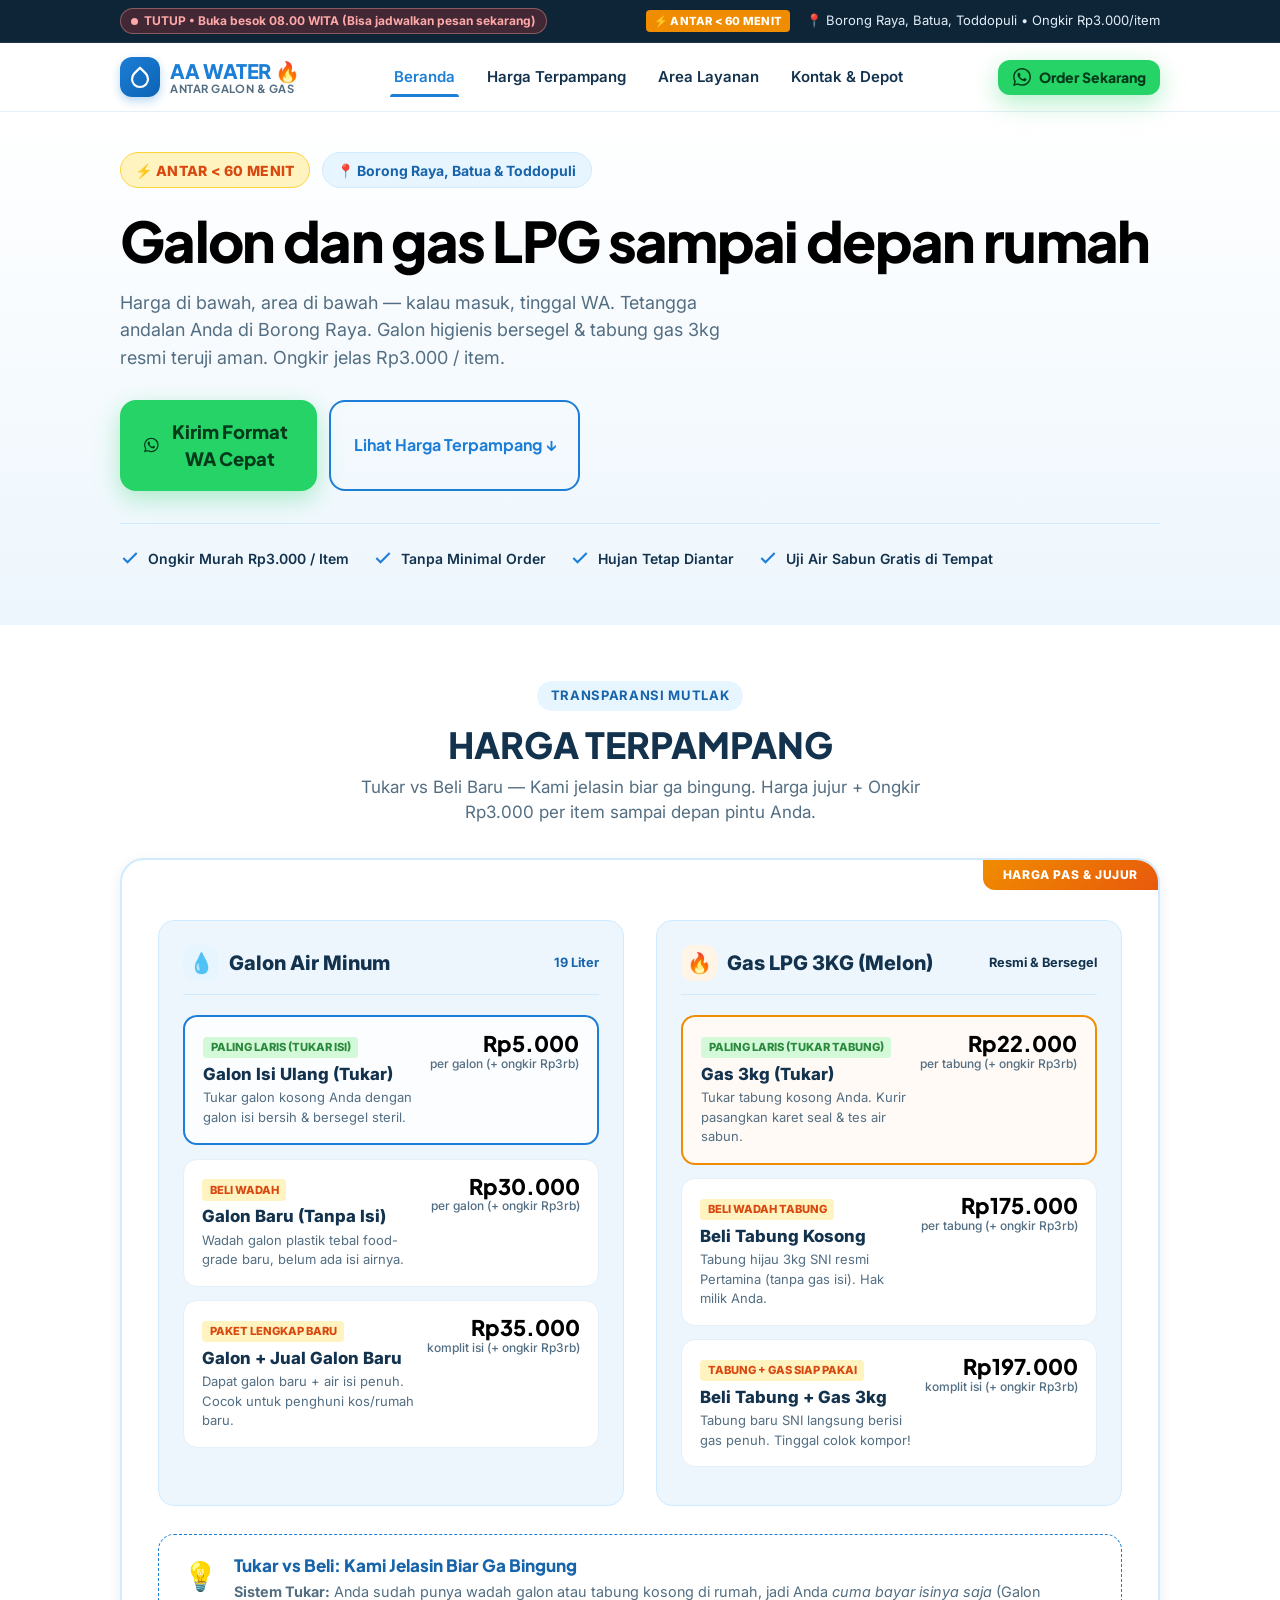
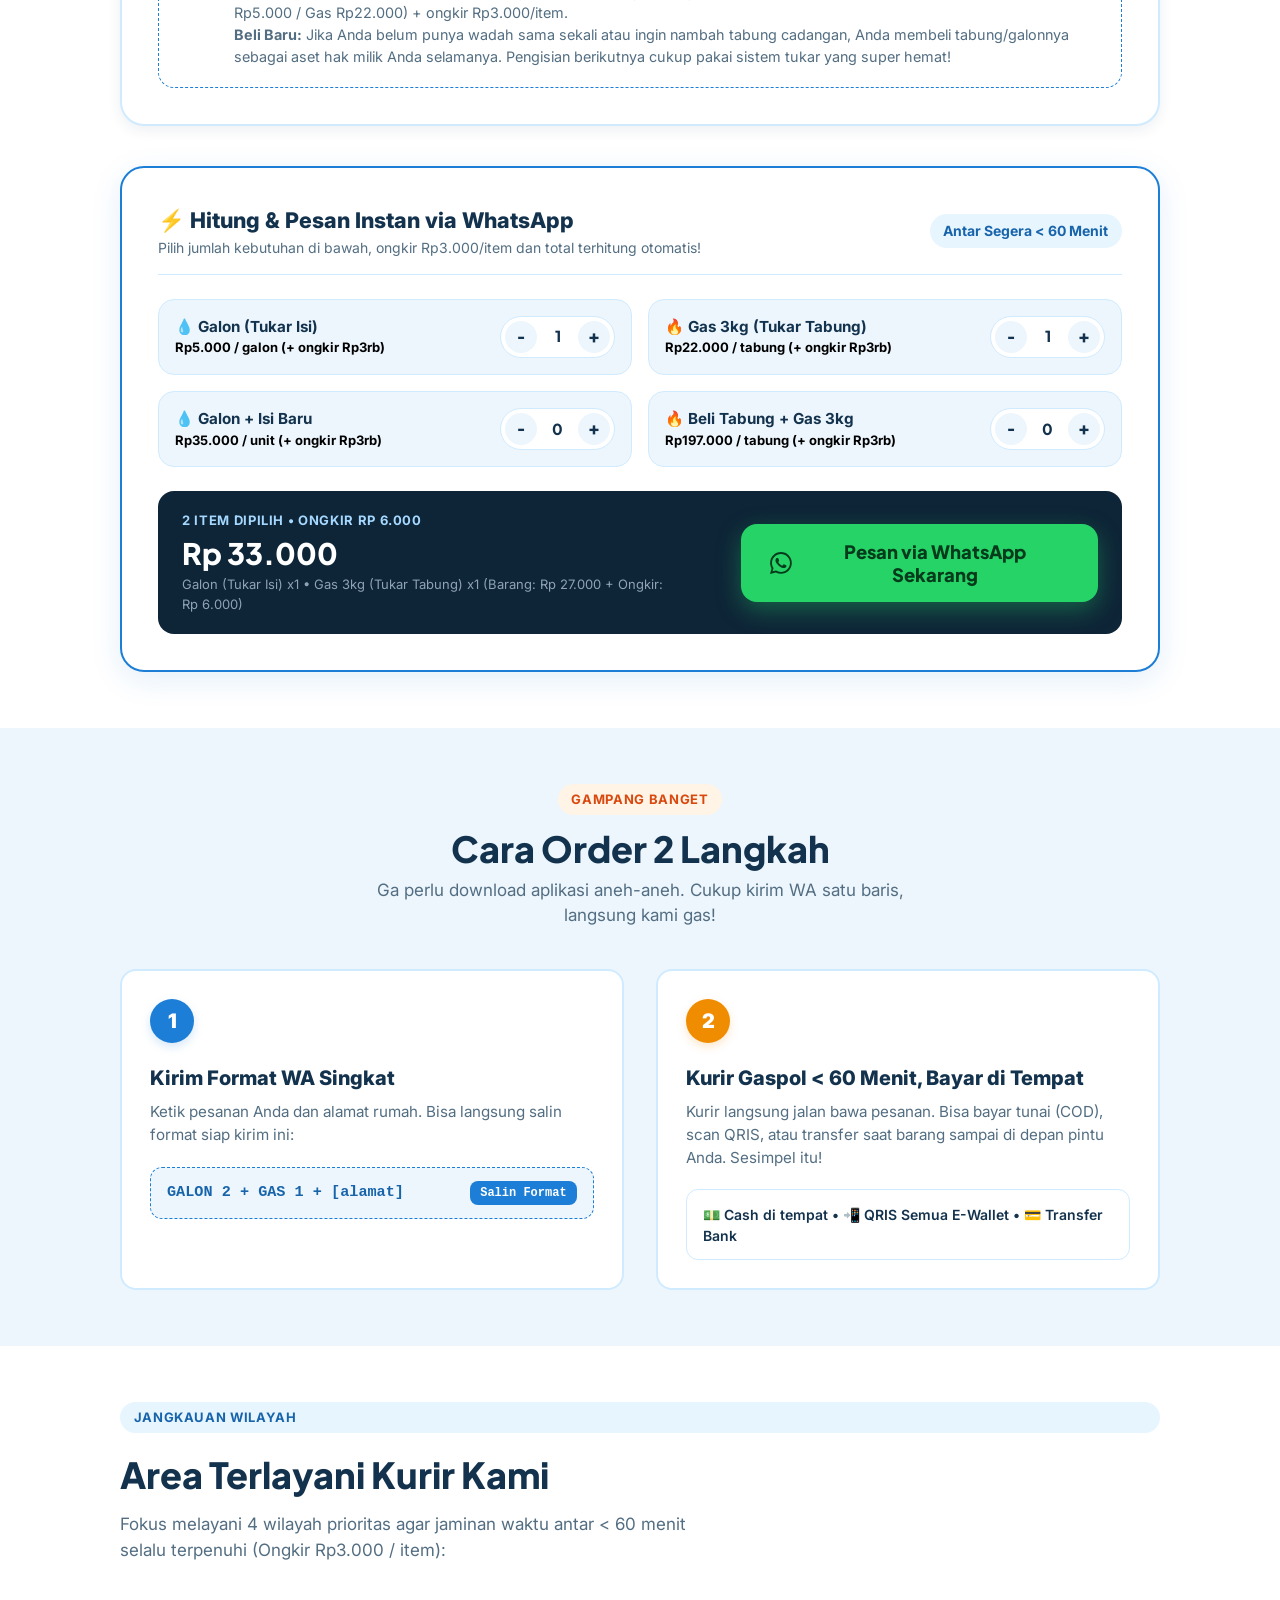
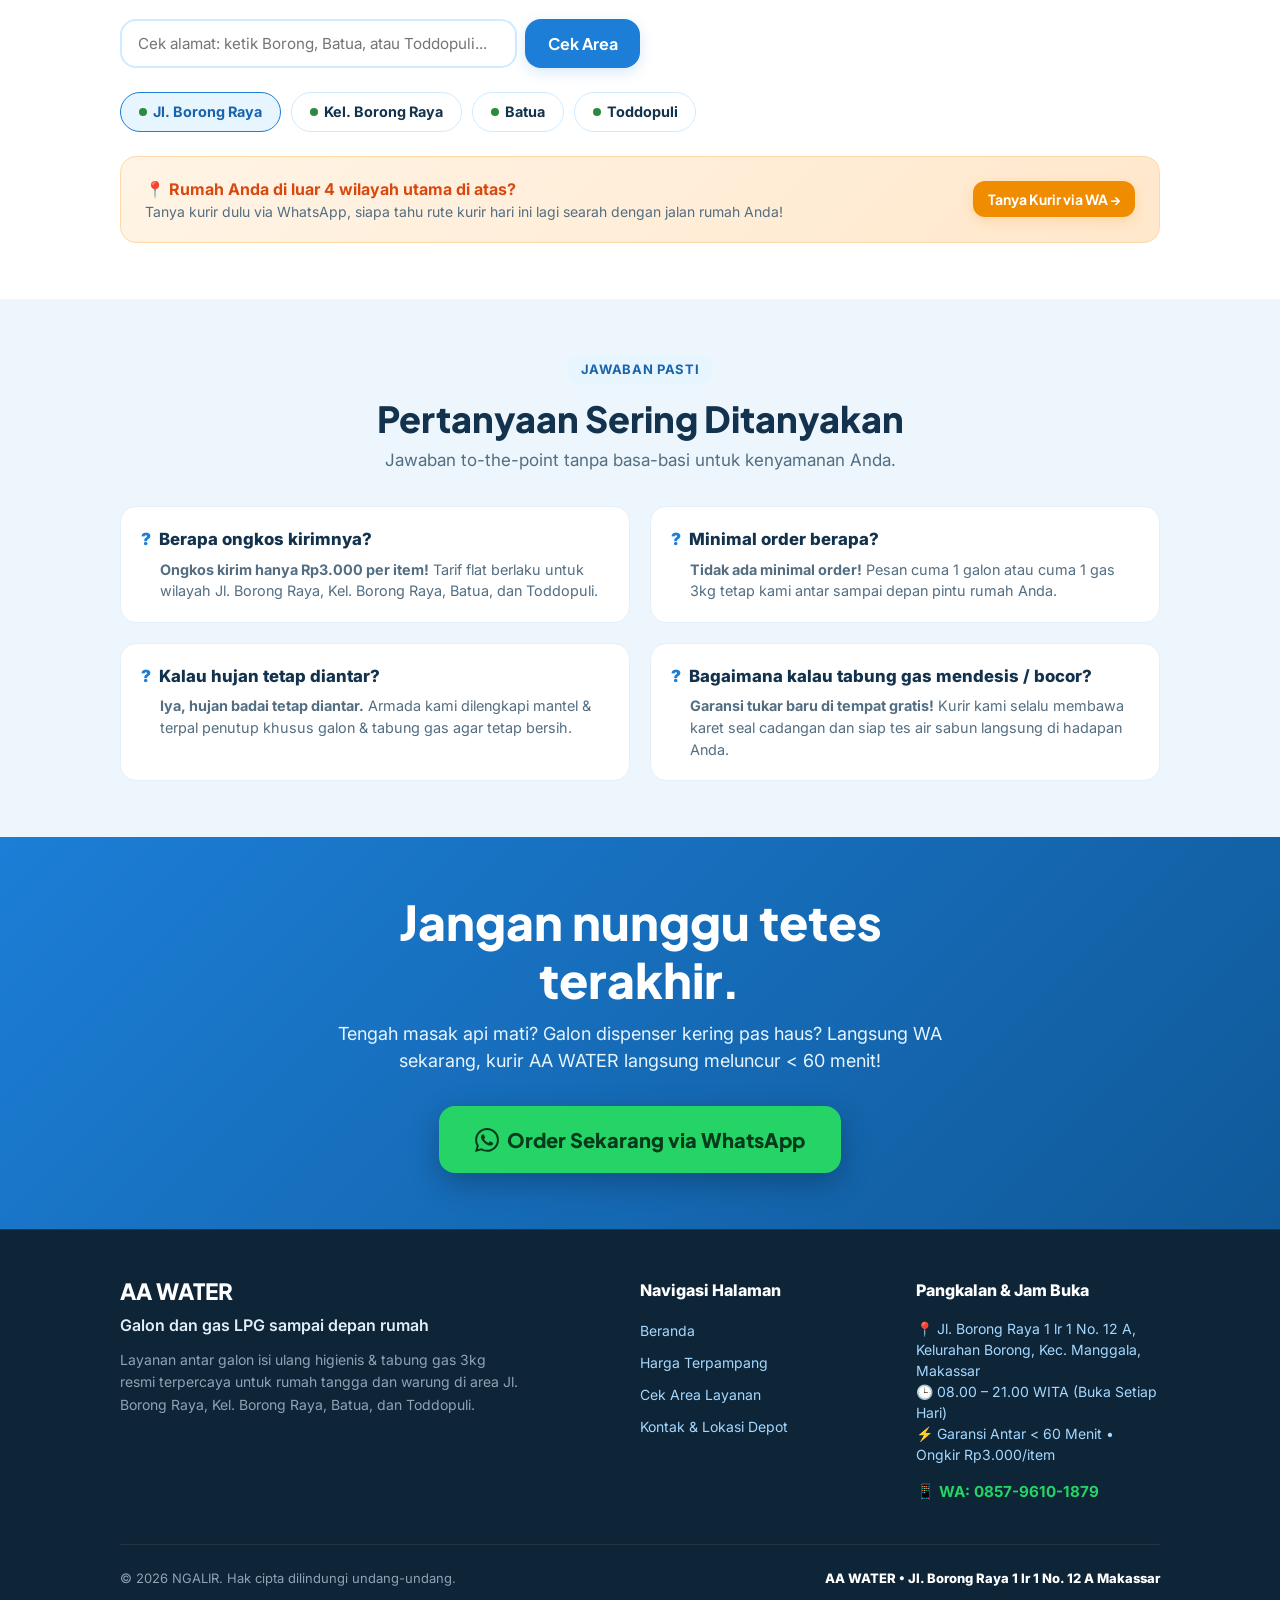
==== commit b65ebd0e: "versi awal" ====
--- a/index.html
+++ b/index.html
@@ -53,7 +53,7 @@
 
       <!-- Action Buttons -->
       <div class="header-actions">
-        <a href="https://wa.me/6282188990011?text=Halo%20AA%20WATER,%20saya%20mau%20order%20galon/gas%20sekarang!" target="_blank" class="btn btn-sm btn-wa js-wa-direct">
+        <a href="https://wa.me/6285796101879?text=Halo%20AA%20WATER,%20saya%20mau%20order%20galon/gas%20sekarang!" target="_blank" class="btn btn-sm btn-wa js-wa-direct">
           <svg width="18" height="18" viewBox="0 0 24 24" fill="currentColor">
             <path d="M.057 24l1.687-6.163c-1.041-1.804-1.588-3.849-1.587-5.946.003-6.556 5.338-11.891 11.893-11.891 3.181.001 6.167 1.24 8.413 3.488 2.245 2.248 3.481 5.236 3.48 8.414-.003 6.557-5.338 11.892-11.893 11.892-1.99-.001-3.951-.5-5.688-1.448l-6.305 1.654zm6.597-3.807c1.676.995 3.276 1.591 5.392 1.592 5.448 0 9.886-4.434 9.889-9.885.002-5.462-4.415-9.89-9.881-9.892-5.452 0-9.887 4.434-9.889 9.884-.001 2.225.651 3.891 1.746 5.634l-.999 3.648 3.742-.981zm11.387-5.464c-.074-.124-.272-.198-.57-.347-.297-.149-1.758-.868-2.031-.967-.272-.099-.47-.149-.669.149-.198.297-.768.967-.941 1.165-.173.198-.347.223-.644.074-.297-.149-1.255-.462-2.39-1.475-.883-.788-1.48-1.761-1.653-2.059-.173-.297-.018-.458.13-.606.134-.133.297-.347.446-.521.151-.172.2-.296.3-.495.099-.198.05-.372-.025-.521-.075-.148-.669-1.611-.916-2.206-.242-.579-.487-.501-.669-.51l-.57-.01c-.198 0-.52.074-.792.372s-1.04 1.016-1.04 2.479 1.065 2.876 1.213 3.074c.149.198 2.095 3.2 5.076 4.487.709.306 1.263.489 1.694.626.712.226 1.36.194 1.872.118.571-.085 1.758-.719 2.006-1.413.248-.695.248-1.29.173-1.414z"/>
           </svg>
@@ -95,7 +95,7 @@
         </p>
 
         <div class="hero-cta-group">
-          <a href="https://wa.me/6282188990011?text=Halo%20AA%20WATER,%20saya%20mau%20order%20galon/gas%20sekarang!" target="_blank" class="btn btn-wa hero-cta-wa js-wa-direct">
+          <a href="https://wa.me/6285796101879?text=Halo%20AA%20WATER,%20saya%20mau%20order%20galon/gas%20sekarang!" target="_blank" class="btn btn-wa hero-cta-wa js-wa-direct">
             <svg width="24" height="24" viewBox="0 0 24 24" fill="currentColor">
               <path d="M.057 24l1.687-6.163c-1.041-1.804-1.588-3.849-1.587-5.946.003-6.556 5.338-11.891 11.893-11.891 3.181.001 6.167 1.24 8.413 3.488 2.245 2.248 3.481 5.236 3.48 8.414-.003 6.557-5.338 11.892-11.893 11.892-1.99-.001-3.951-.5-5.688-1.448l-6.305 1.654zm6.597-3.807c1.676.995 3.276 1.591 5.392 1.592 5.448 0 9.886-4.434 9.889-9.885.002-5.462-4.415-9.89-9.881-9.892-5.452 0-9.887 4.434-9.889 9.884-.001 2.225.651 3.891 1.746 5.634l-.999 3.648 3.742-.981zm11.387-5.464c-.074-.124-.272-.198-.57-.347-.297-.149-1.758-.868-2.031-.967-.272-.099-.47-.149-.669.149-.198.297-.768.967-.941 1.165-.173.198-.347.223-.644.074-.297-.149-1.255-.462-2.39-1.475-.883-.788-1.48-1.761-1.653-2.059-.173-.297-.018-.458.13-.606.134-.133.297-.347.446-.521.151-.172.2-.296.3-.495.099-.198.05-.372-.025-.521-.075-.148-.669-1.611-.916-2.206-.242-.579-.487-.501-.669-.51l-.57-.01c-.198 0-.52.074-.792.372s-1.04 1.016-1.04 2.479 1.065 2.876 1.213 3.074c.149.198 2.095 3.2 5.076 4.487.709.306 1.263.489 1.694.626.712.226 1.36.194 1.872.118.571-.085 1.758-.719 2.006-1.413.248-.695.248-1.29.173-1.414z"/>
             </svg>
@@ -433,7 +433,7 @@
             <div class="outside-banner-text">📍 Rumah Anda di luar 4 wilayah utama di atas?</div>
             <div class="outside-banner-sub">Tanya kurir dulu via WhatsApp, siapa tahu rute kurir hari ini lagi searah dengan jalan rumah Anda!</div>
           </div>
-          <a href="https://wa.me/6282188990011?text=Halo%20AA%20WATER,%20mau%20tanya%20apakah%20bisa%20antar%20ke%20alamat%20saya%20ini?" target="_blank" class="btn btn-sm btn-accent js-wa-direct">
+          <a href="https://wa.me/6285796101879?text=Halo%20AA%20WATER,%20mau%20tanya%20apakah%20bisa%20antar%20ke%20alamat%20saya%20ini?" target="_blank" class="btn btn-sm btn-accent js-wa-direct">
             Tanya Kurir via WA &rarr;
           </a>
         </div>
@@ -482,7 +482,7 @@
         <p class="cta-band-sub">
           Tengah masak api mati? Galon dispenser kering pas haus? Langsung WA sekarang, kurir AA WATER langsung meluncur &lt; 60 menit!
         </p>
-        <a href="https://wa.me/6282188990011?text=Halo%20AA%20WATER,%20saya%20mau%20order%20galon/gas%20sekarang!" target="_blank" class="btn btn-wa cta-band-btn js-wa-direct">
+        <a href="https://wa.me/6285796101879?text=Halo%20AA%20WATER,%20saya%20mau%20order%20galon/gas%20sekarang!" target="_blank" class="btn btn-wa cta-band-btn js-wa-direct">
           <svg width="24" height="24" viewBox="0 0 24 24" fill="currentColor">
             <path d="M.057 24l1.687-6.163c-1.041-1.804-1.588-3.849-1.587-5.946.003-6.556 5.338-11.891 11.893-11.891 3.181.001 6.167 1.24 8.413 3.488 2.245 2.248 3.481 5.236 3.48 8.414-.003 6.557-5.338 11.892-11.893 11.892-1.99-.001-3.951-.5-5.688-1.448l-6.305 1.654zm6.597-3.807c1.676.995 3.276 1.591 5.392 1.592 5.448 0 9.886-4.434 9.889-9.885.002-5.462-4.415-9.89-9.881-9.892-5.452 0-9.887 4.434-9.889 9.884-.001 2.225.651 3.891 1.746 5.634l-.999 3.648 3.742-.981zm11.387-5.464c-.074-.124-.272-.198-.57-.347-.297-.149-1.758-.868-2.031-.967-.272-.099-.47-.149-.669.149-.198.297-.768.967-.941 1.165-.173.198-.347.223-.644.074-.297-.149-1.255-.462-2.39-1.475-.883-.788-1.48-1.761-1.653-2.059-.173-.297-.018-.458.13-.606.134-.133.297-.347.446-.521.151-.172.2-.296.3-.495.099-.198.05-.372-.025-.521-.075-.148-.669-1.611-.916-2.206-.242-.579-.487-.501-.669-.51l-.57-.01c-.198 0-.52.074-.792.372s-1.04 1.016-1.04 2.479 1.065 2.876 1.213 3.074c.149.198 2.095 3.2 5.076 4.487.709.306 1.263.489 1.694.626.712.226 1.36.194 1.872.118.571-.085 1.758-.719 2.006-1.413.248-.695.248-1.29.173-1.414z"/>
           </svg>
@@ -519,8 +519,8 @@
             🕒 08.00 – 21.00 WITA (Buka Setiap Hari)<br>
             ⚡ Garansi Antar &lt; 60 Menit • Ongkir Rp3.000/item
           </p>
-          <a href="https://wa.me/6282188990011" target="_blank" style="display:inline-block; margin-top:0.5rem; color:#25D366; font-weight:700; font-size:0.95rem;">
-            📱 WA: 0821-8899-0011
+          <a href="https://wa.me/6285796101879" target="_blank" style="display:inline-block; margin-top:0.5rem; color:#25D366; font-weight:700; font-size:0.95rem;">
+            📱 WA: 0857-9610-1879
           </a>
         </div>
       </div>
@@ -538,7 +538,7 @@
       <span class="floating-sla">⚡ ANTAR &lt; 60 MENIT</span>
       <span class="floating-status js-floating-status">🟢 <strong>Buka</strong> (Siap Kirim)</span>
     </div>
-    <a href="https://wa.me/6282188990011?text=Halo%20AA%20WATER,%20saya%20mau%20order%20galon/gas%20sekarang!" target="_blank" class="btn btn-wa mobile-floating-btn js-wa-direct">
+    <a href="https://wa.me/6285796101879?text=Halo%20AA%20WATER,%20saya%20mau%20order%20galon/gas%20sekarang!" target="_blank" class="btn btn-wa mobile-floating-btn js-wa-direct">
       <svg width="20" height="20" viewBox="0 0 24 24" fill="currentColor">
         <path d="M.057 24l1.687-6.163c-1.041-1.804-1.588-3.849-1.587-5.946.003-6.556 5.338-11.891 11.893-11.891 3.181.001 6.167 1.24 8.413 3.488 2.245 2.248 3.481 5.236 3.48 8.414-.003 6.557-5.338 11.892-11.893 11.892-1.99-.001-3.951-.5-5.688-1.448l-6.305 1.654zm6.597-3.807c1.676.995 3.276 1.591 5.392 1.592 5.448 0 9.886-4.434 9.889-9.885.002-5.462-4.415-9.89-9.881-9.892-5.452 0-9.887 4.434-9.889 9.884-.001 2.225.651 3.891 1.746 5.634l-.999 3.648 3.742-.981zm11.387-5.464c-.074-.124-.272-.198-.57-.347-.297-.149-1.758-.868-2.031-.967-.272-.099-.47-.149-.669.149-.198.297-.768.967-.941 1.165-.173.198-.347.223-.644.074-.297-.149-1.255-.462-2.39-1.475-.883-.788-1.48-1.761-1.653-2.059-.173-.297-.018-.458.13-.606.134-.133.297-.347.446-.521.151-.172.2-.296.3-.495.099-.198.05-.372-.025-.521-.075-.148-.669-1.611-.916-2.206-.242-.579-.487-.501-.669-.51l-.57-.01c-.198 0-.52.074-.792.372s-1.04 1.016-1.04 2.479 1.065 2.876 1.213 3.074c.149.198 2.095 3.2 5.076 4.487.709.306 1.263.489 1.694.626.712.226 1.36.194 1.872.118.571-.085 1.758-.719 2.006-1.413.248-.695.248-1.29.173-1.414z"/>
       </svg>
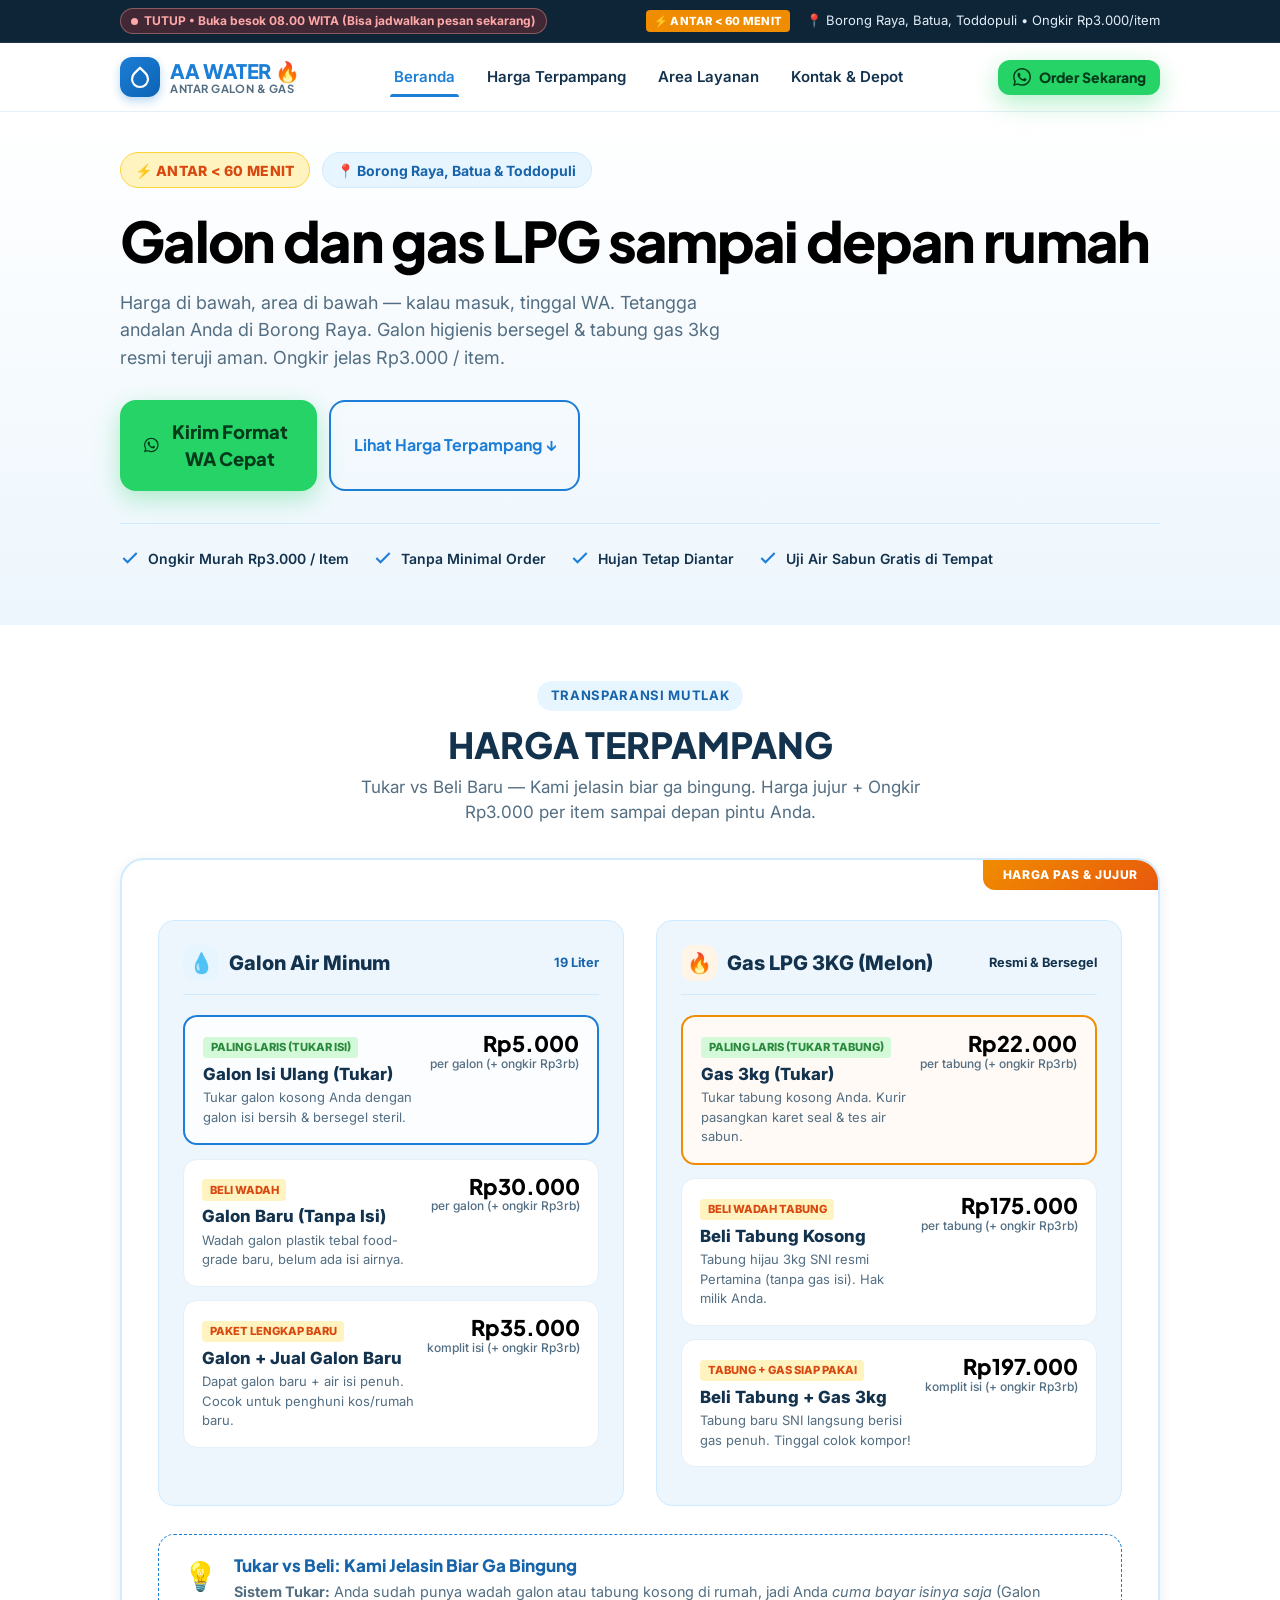
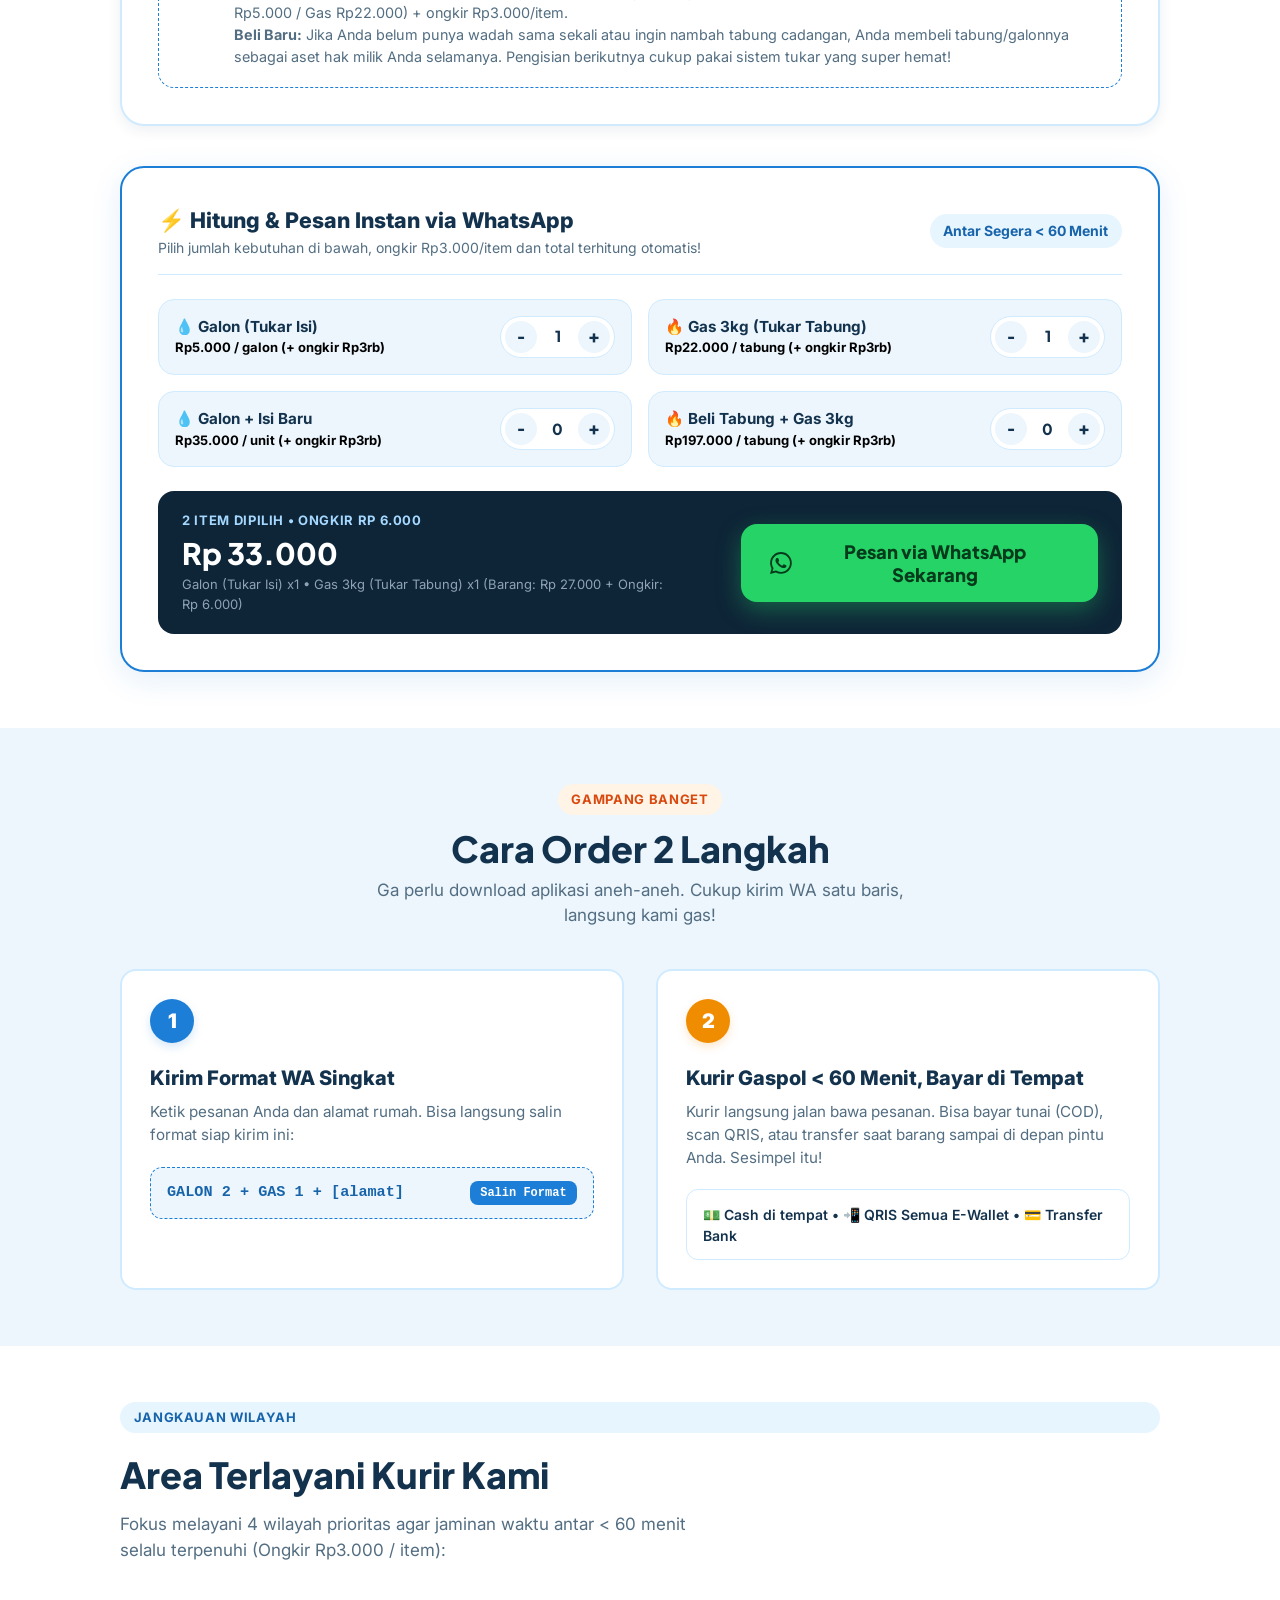
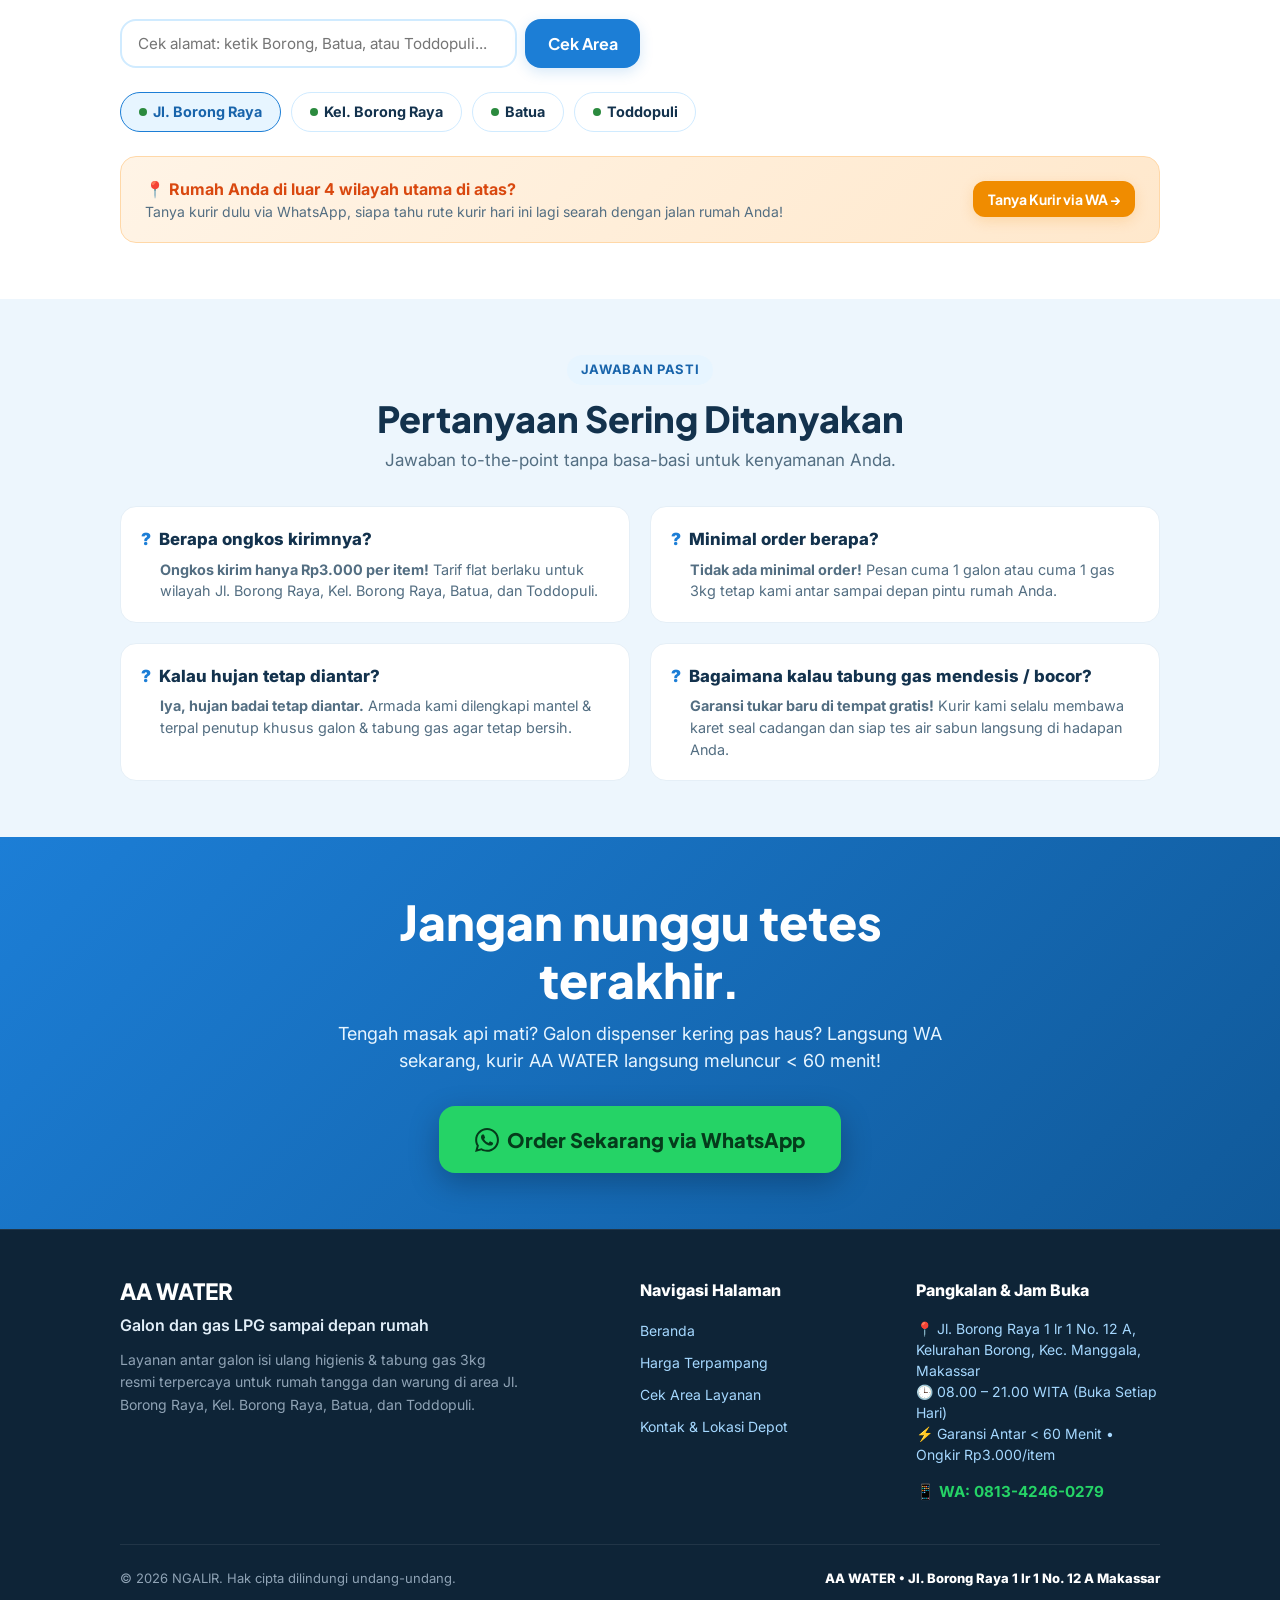
==== commit 513b5152: "testing nomor telepon pemilik" ====
--- a/index.html
+++ b/index.html
@@ -53,7 +53,7 @@
 
       <!-- Action Buttons -->
       <div class="header-actions">
-        <a href="https://wa.me/6285796101879?text=Halo%20AA%20WATER,%20saya%20mau%20order%20galon/gas%20sekarang!" target="_blank" class="btn btn-sm btn-wa js-wa-direct">
+        <a href="https://wa.me/6281342460279?text=Halo%20AA%20WATER,%20saya%20mau%20order%20galon/gas%20sekarang!" target="_blank" class="btn btn-sm btn-wa js-wa-direct">
           <svg width="18" height="18" viewBox="0 0 24 24" fill="currentColor">
             <path d="M.057 24l1.687-6.163c-1.041-1.804-1.588-3.849-1.587-5.946.003-6.556 5.338-11.891 11.893-11.891 3.181.001 6.167 1.24 8.413 3.488 2.245 2.248 3.481 5.236 3.48 8.414-.003 6.557-5.338 11.892-11.893 11.892-1.99-.001-3.951-.5-5.688-1.448l-6.305 1.654zm6.597-3.807c1.676.995 3.276 1.591 5.392 1.592 5.448 0 9.886-4.434 9.889-9.885.002-5.462-4.415-9.89-9.881-9.892-5.452 0-9.887 4.434-9.889 9.884-.001 2.225.651 3.891 1.746 5.634l-.999 3.648 3.742-.981zm11.387-5.464c-.074-.124-.272-.198-.57-.347-.297-.149-1.758-.868-2.031-.967-.272-.099-.47-.149-.669.149-.198.297-.768.967-.941 1.165-.173.198-.347.223-.644.074-.297-.149-1.255-.462-2.39-1.475-.883-.788-1.48-1.761-1.653-2.059-.173-.297-.018-.458.13-.606.134-.133.297-.347.446-.521.151-.172.2-.296.3-.495.099-.198.05-.372-.025-.521-.075-.148-.669-1.611-.916-2.206-.242-.579-.487-.501-.669-.51l-.57-.01c-.198 0-.52.074-.792.372s-1.04 1.016-1.04 2.479 1.065 2.876 1.213 3.074c.149.198 2.095 3.2 5.076 4.487.709.306 1.263.489 1.694.626.712.226 1.36.194 1.872.118.571-.085 1.758-.719 2.006-1.413.248-.695.248-1.29.173-1.414z"/>
           </svg>
@@ -95,7 +95,7 @@
         </p>
 
         <div class="hero-cta-group">
-          <a href="https://wa.me/6285796101879?text=Halo%20AA%20WATER,%20saya%20mau%20order%20galon/gas%20sekarang!" target="_blank" class="btn btn-wa hero-cta-wa js-wa-direct">
+          <a href="https://wa.me/6281342460279?text=Halo%20AA%20WATER,%20saya%20mau%20order%20galon/gas%20sekarang!" target="_blank" class="btn btn-wa hero-cta-wa js-wa-direct">
             <svg width="24" height="24" viewBox="0 0 24 24" fill="currentColor">
               <path d="M.057 24l1.687-6.163c-1.041-1.804-1.588-3.849-1.587-5.946.003-6.556 5.338-11.891 11.893-11.891 3.181.001 6.167 1.24 8.413 3.488 2.245 2.248 3.481 5.236 3.48 8.414-.003 6.557-5.338 11.892-11.893 11.892-1.99-.001-3.951-.5-5.688-1.448l-6.305 1.654zm6.597-3.807c1.676.995 3.276 1.591 5.392 1.592 5.448 0 9.886-4.434 9.889-9.885.002-5.462-4.415-9.89-9.881-9.892-5.452 0-9.887 4.434-9.889 9.884-.001 2.225.651 3.891 1.746 5.634l-.999 3.648 3.742-.981zm11.387-5.464c-.074-.124-.272-.198-.57-.347-.297-.149-1.758-.868-2.031-.967-.272-.099-.47-.149-.669.149-.198.297-.768.967-.941 1.165-.173.198-.347.223-.644.074-.297-.149-1.255-.462-2.39-1.475-.883-.788-1.48-1.761-1.653-2.059-.173-.297-.018-.458.13-.606.134-.133.297-.347.446-.521.151-.172.2-.296.3-.495.099-.198.05-.372-.025-.521-.075-.148-.669-1.611-.916-2.206-.242-.579-.487-.501-.669-.51l-.57-.01c-.198 0-.52.074-.792.372s-1.04 1.016-1.04 2.479 1.065 2.876 1.213 3.074c.149.198 2.095 3.2 5.076 4.487.709.306 1.263.489 1.694.626.712.226 1.36.194 1.872.118.571-.085 1.758-.719 2.006-1.413.248-.695.248-1.29.173-1.414z"/>
             </svg>
@@ -433,7 +433,7 @@
             <div class="outside-banner-text">📍 Rumah Anda di luar 4 wilayah utama di atas?</div>
             <div class="outside-banner-sub">Tanya kurir dulu via WhatsApp, siapa tahu rute kurir hari ini lagi searah dengan jalan rumah Anda!</div>
           </div>
-          <a href="https://wa.me/6285796101879?text=Halo%20AA%20WATER,%20mau%20tanya%20apakah%20bisa%20antar%20ke%20alamat%20saya%20ini?" target="_blank" class="btn btn-sm btn-accent js-wa-direct">
+          <a href="https://wa.me/6281342460279?text=Halo%20AA%20WATER,%20mau%20tanya%20apakah%20bisa%20antar%20ke%20alamat%20saya%20ini?" target="_blank" class="btn btn-sm btn-accent js-wa-direct">
             Tanya Kurir via WA &rarr;
           </a>
         </div>
@@ -482,7 +482,7 @@
         <p class="cta-band-sub">
           Tengah masak api mati? Galon dispenser kering pas haus? Langsung WA sekarang, kurir AA WATER langsung meluncur &lt; 60 menit!
         </p>
-        <a href="https://wa.me/6285796101879?text=Halo%20AA%20WATER,%20saya%20mau%20order%20galon/gas%20sekarang!" target="_blank" class="btn btn-wa cta-band-btn js-wa-direct">
+        <a href="https://wa.me/6281342460279?text=Halo%20AA%20WATER,%20saya%20mau%20order%20galon/gas%20sekarang!" target="_blank" class="btn btn-wa cta-band-btn js-wa-direct">
           <svg width="24" height="24" viewBox="0 0 24 24" fill="currentColor">
             <path d="M.057 24l1.687-6.163c-1.041-1.804-1.588-3.849-1.587-5.946.003-6.556 5.338-11.891 11.893-11.891 3.181.001 6.167 1.24 8.413 3.488 2.245 2.248 3.481 5.236 3.48 8.414-.003 6.557-5.338 11.892-11.893 11.892-1.99-.001-3.951-.5-5.688-1.448l-6.305 1.654zm6.597-3.807c1.676.995 3.276 1.591 5.392 1.592 5.448 0 9.886-4.434 9.889-9.885.002-5.462-4.415-9.89-9.881-9.892-5.452 0-9.887 4.434-9.889 9.884-.001 2.225.651 3.891 1.746 5.634l-.999 3.648 3.742-.981zm11.387-5.464c-.074-.124-.272-.198-.57-.347-.297-.149-1.758-.868-2.031-.967-.272-.099-.47-.149-.669.149-.198.297-.768.967-.941 1.165-.173.198-.347.223-.644.074-.297-.149-1.255-.462-2.39-1.475-.883-.788-1.48-1.761-1.653-2.059-.173-.297-.018-.458.13-.606.134-.133.297-.347.446-.521.151-.172.2-.296.3-.495.099-.198.05-.372-.025-.521-.075-.148-.669-1.611-.916-2.206-.242-.579-.487-.501-.669-.51l-.57-.01c-.198 0-.52.074-.792.372s-1.04 1.016-1.04 2.479 1.065 2.876 1.213 3.074c.149.198 2.095 3.2 5.076 4.487.709.306 1.263.489 1.694.626.712.226 1.36.194 1.872.118.571-.085 1.758-.719 2.006-1.413.248-.695.248-1.29.173-1.414z"/>
           </svg>
@@ -519,8 +519,8 @@
             🕒 08.00 – 21.00 WITA (Buka Setiap Hari)<br>
             ⚡ Garansi Antar &lt; 60 Menit • Ongkir Rp3.000/item
           </p>
-          <a href="https://wa.me/6285796101879" target="_blank" style="display:inline-block; margin-top:0.5rem; color:#25D366; font-weight:700; font-size:0.95rem;">
-            📱 WA: 0857-9610-1879
+          <a href="https://wa.me/6281342460279" target="_blank" style="display:inline-block; margin-top:0.5rem; color:#25D366; font-weight:700; font-size:0.95rem;">
+            📱 WA: 0813-4246-0279
           </a>
         </div>
       </div>
@@ -538,7 +538,7 @@
       <span class="floating-sla">⚡ ANTAR &lt; 60 MENIT</span>
       <span class="floating-status js-floating-status">🟢 <strong>Buka</strong> (Siap Kirim)</span>
     </div>
-    <a href="https://wa.me/6285796101879?text=Halo%20AA%20WATER,%20saya%20mau%20order%20galon/gas%20sekarang!" target="_blank" class="btn btn-wa mobile-floating-btn js-wa-direct">
+    <a href="https://wa.me/6281342460279?text=Halo%20AA%20WATER,%20saya%20mau%20order%20galon/gas%20sekarang!" target="_blank" class="btn btn-wa mobile-floating-btn js-wa-direct">
       <svg width="20" height="20" viewBox="0 0 24 24" fill="currentColor">
         <path d="M.057 24l1.687-6.163c-1.041-1.804-1.588-3.849-1.587-5.946.003-6.556 5.338-11.891 11.893-11.891 3.181.001 6.167 1.24 8.413 3.488 2.245 2.248 3.481 5.236 3.48 8.414-.003 6.557-5.338 11.892-11.893 11.892-1.99-.001-3.951-.5-5.688-1.448l-6.305 1.654zm6.597-3.807c1.676.995 3.276 1.591 5.392 1.592 5.448 0 9.886-4.434 9.889-9.885.002-5.462-4.415-9.89-9.881-9.892-5.452 0-9.887 4.434-9.889 9.884-.001 2.225.651 3.891 1.746 5.634l-.999 3.648 3.742-.981zm11.387-5.464c-.074-.124-.272-.198-.57-.347-.297-.149-1.758-.868-2.031-.967-.272-.099-.47-.149-.669.149-.198.297-.768.967-.941 1.165-.173.198-.347.223-.644.074-.297-.149-1.255-.462-2.39-1.475-.883-.788-1.48-1.761-1.653-2.059-.173-.297-.018-.458.13-.606.134-.133.297-.347.446-.521.151-.172.2-.296.3-.495.099-.198.05-.372-.025-.521-.075-.148-.669-1.611-.916-2.206-.242-.579-.487-.501-.669-.51l-.57-.01c-.198 0-.52.074-.792.372s-1.04 1.016-1.04 2.479 1.065 2.876 1.213 3.074c.149.198 2.095 3.2 5.076 4.487.709.306 1.263.489 1.694.626.712.226 1.36.194 1.872.118.571-.085 1.758-.719 2.006-1.413.248-.695.248-1.29.173-1.414z"/>
       </svg>
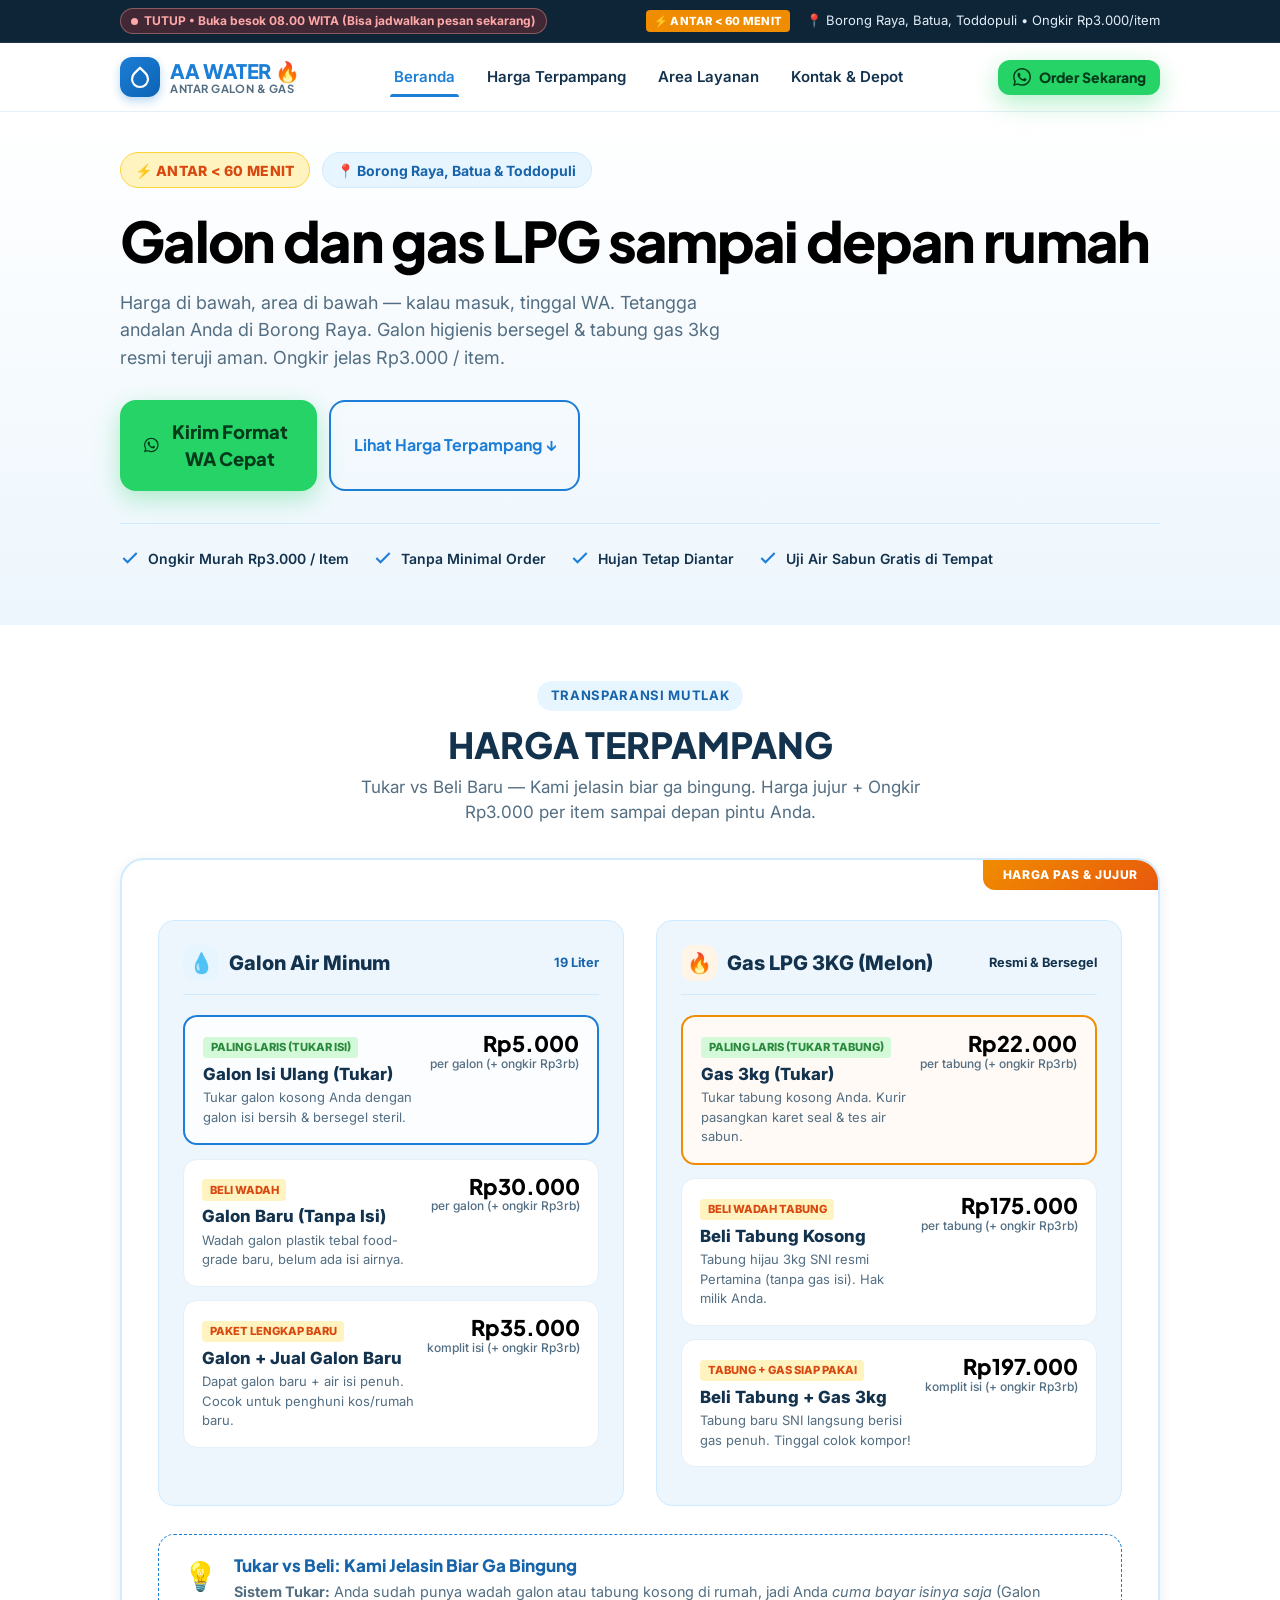
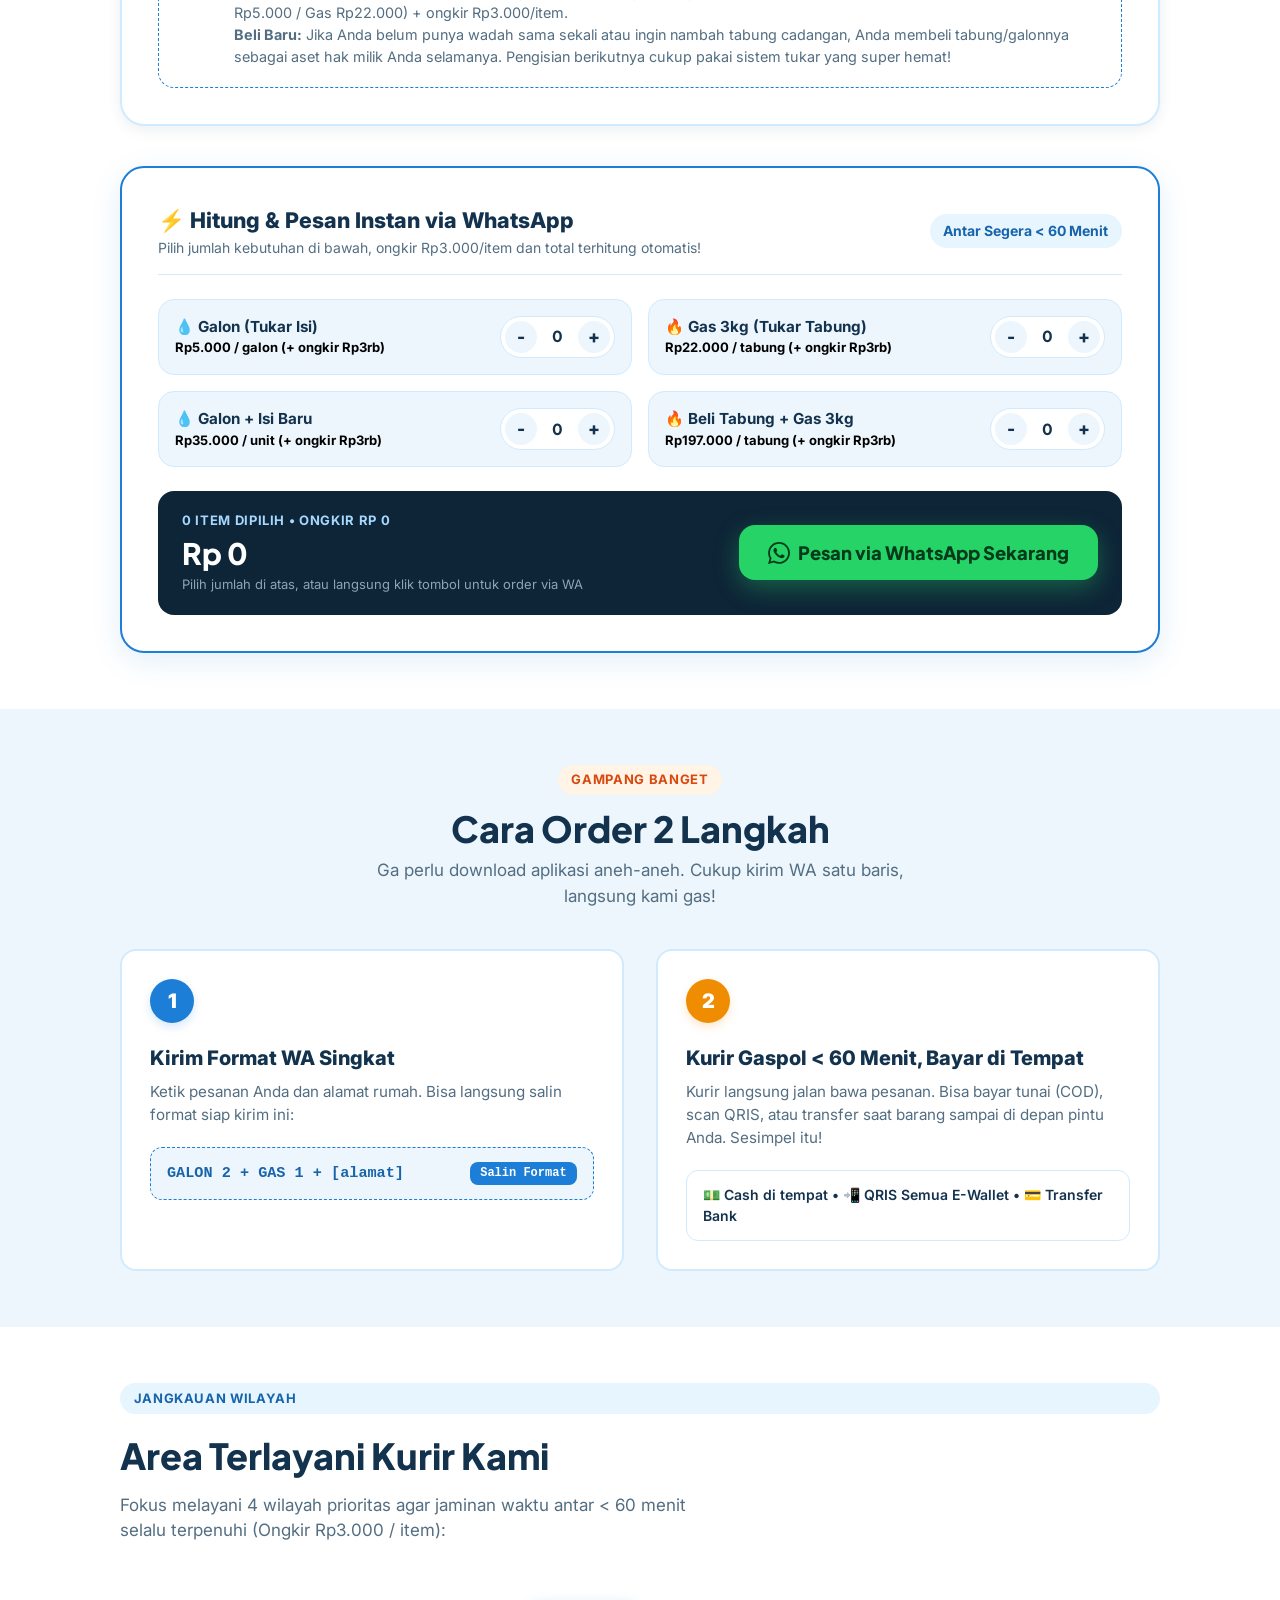
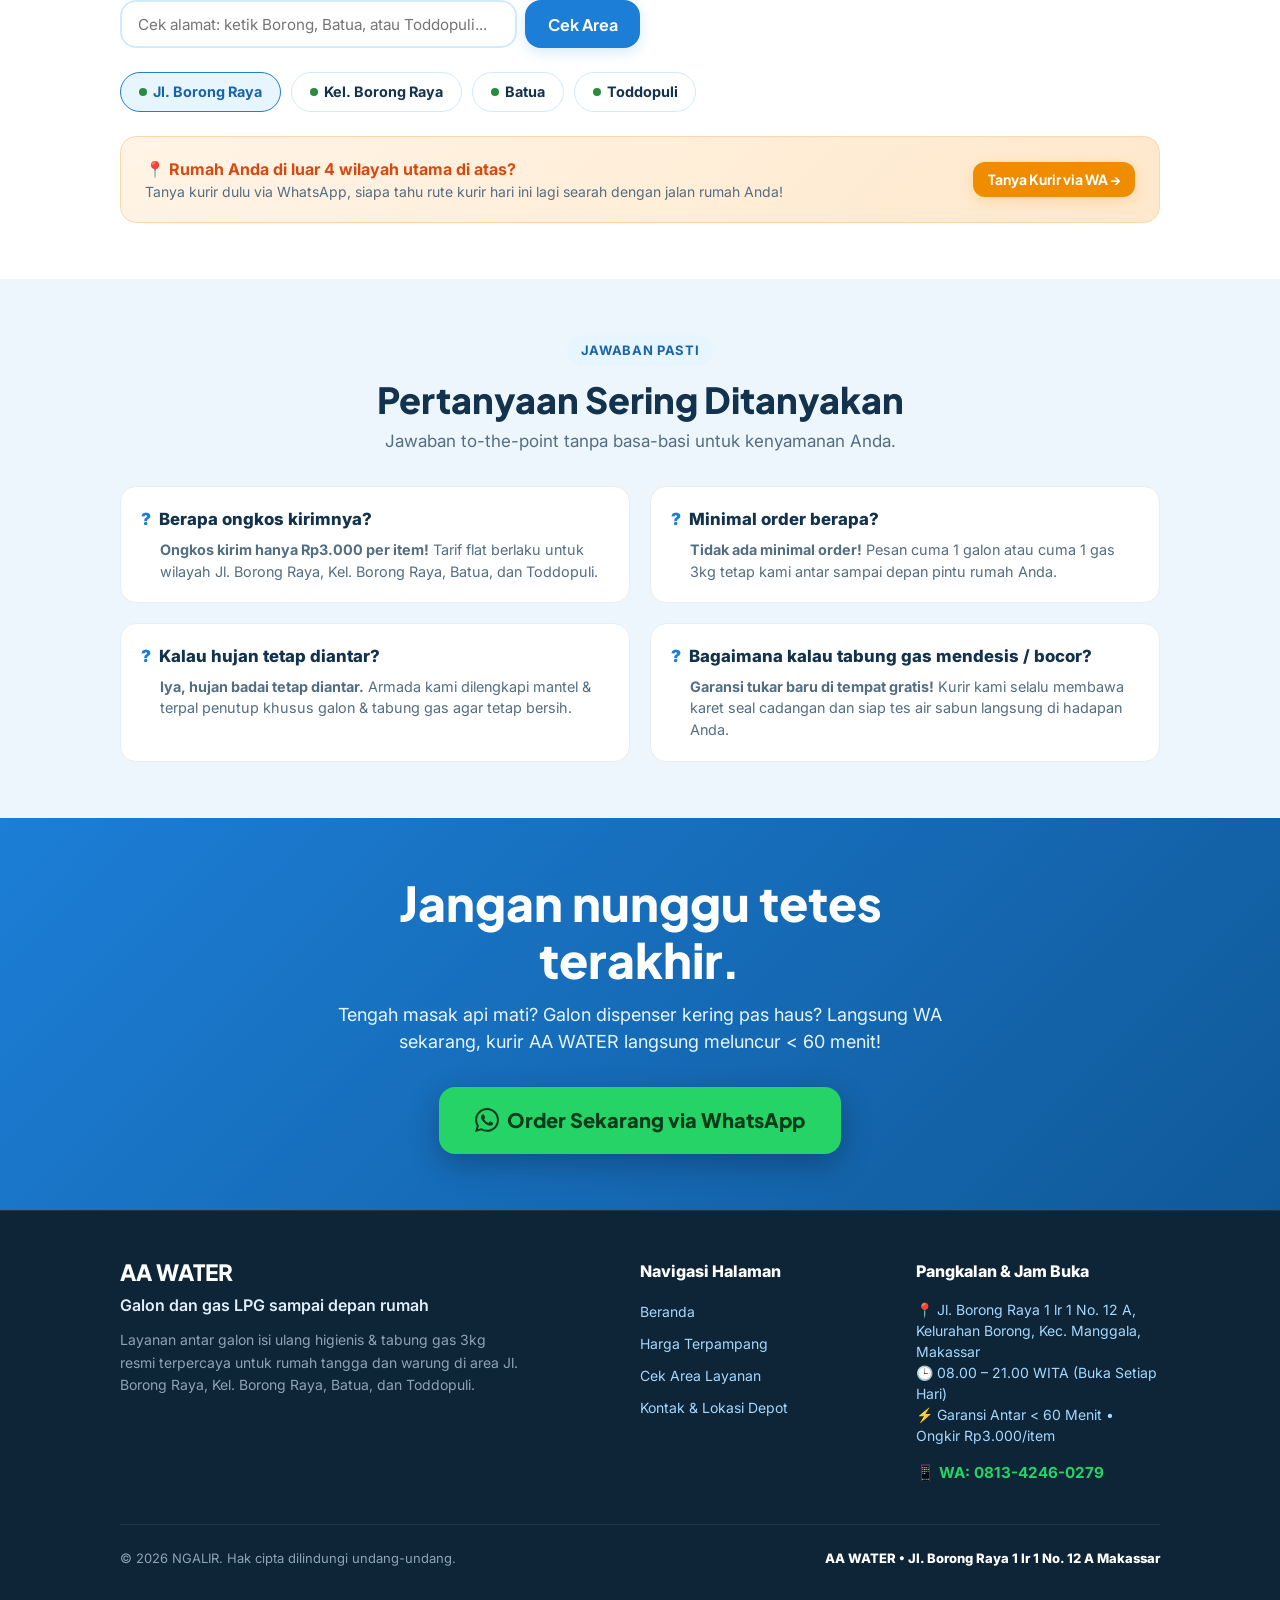
==== commit db1ca60d: "perbaiki bug" ====
--- a/index.html
+++ b/index.html
@@ -292,7 +292,7 @@
               </div>
               <div class="qty-control">
                 <button type="button" class="qty-btn js-qty-minus" data-item="galon_tukar" aria-label="Kurangi Galon Tukar">-</button>
-                <span class="qty-display js-qty-val" data-item="galon_tukar">1</span>
+                <span class="qty-display js-qty-val" data-item="galon_tukar">0</span>
                 <button type="button" class="qty-btn js-qty-plus" data-item="galon_tukar" aria-label="Tambah Galon Tukar">+</button>
               </div>
             </div>
@@ -305,7 +305,7 @@
               </div>
               <div class="qty-control">
                 <button type="button" class="qty-btn js-qty-minus" data-item="gas_tukar" aria-label="Kurangi Gas 3kg">-</button>
-                <span class="qty-display js-qty-val" data-item="gas_tukar">1</span>
+                <span class="qty-display js-qty-val" data-item="gas_tukar">0</span>
                 <button type="button" class="qty-btn js-qty-plus" data-item="gas_tukar" aria-label="Tambah Gas 3kg">+</button>
               </div>
             </div>
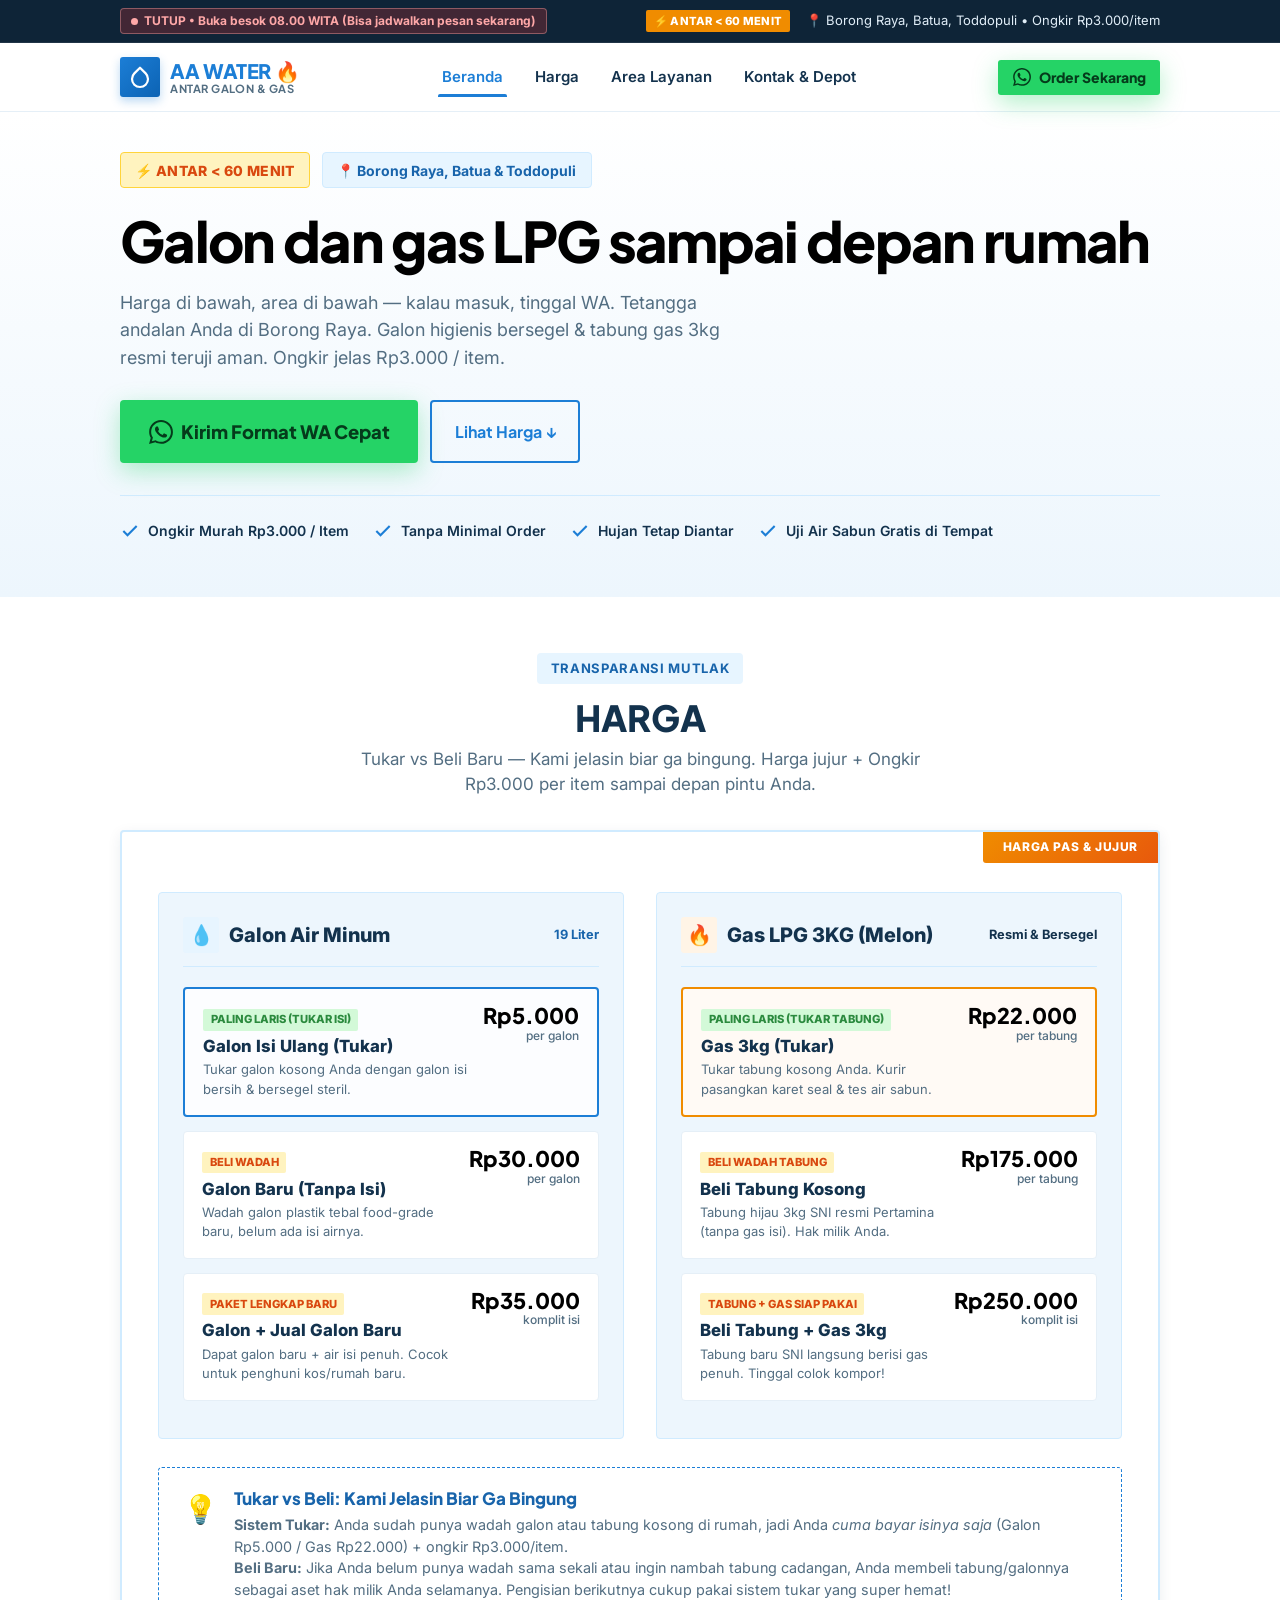
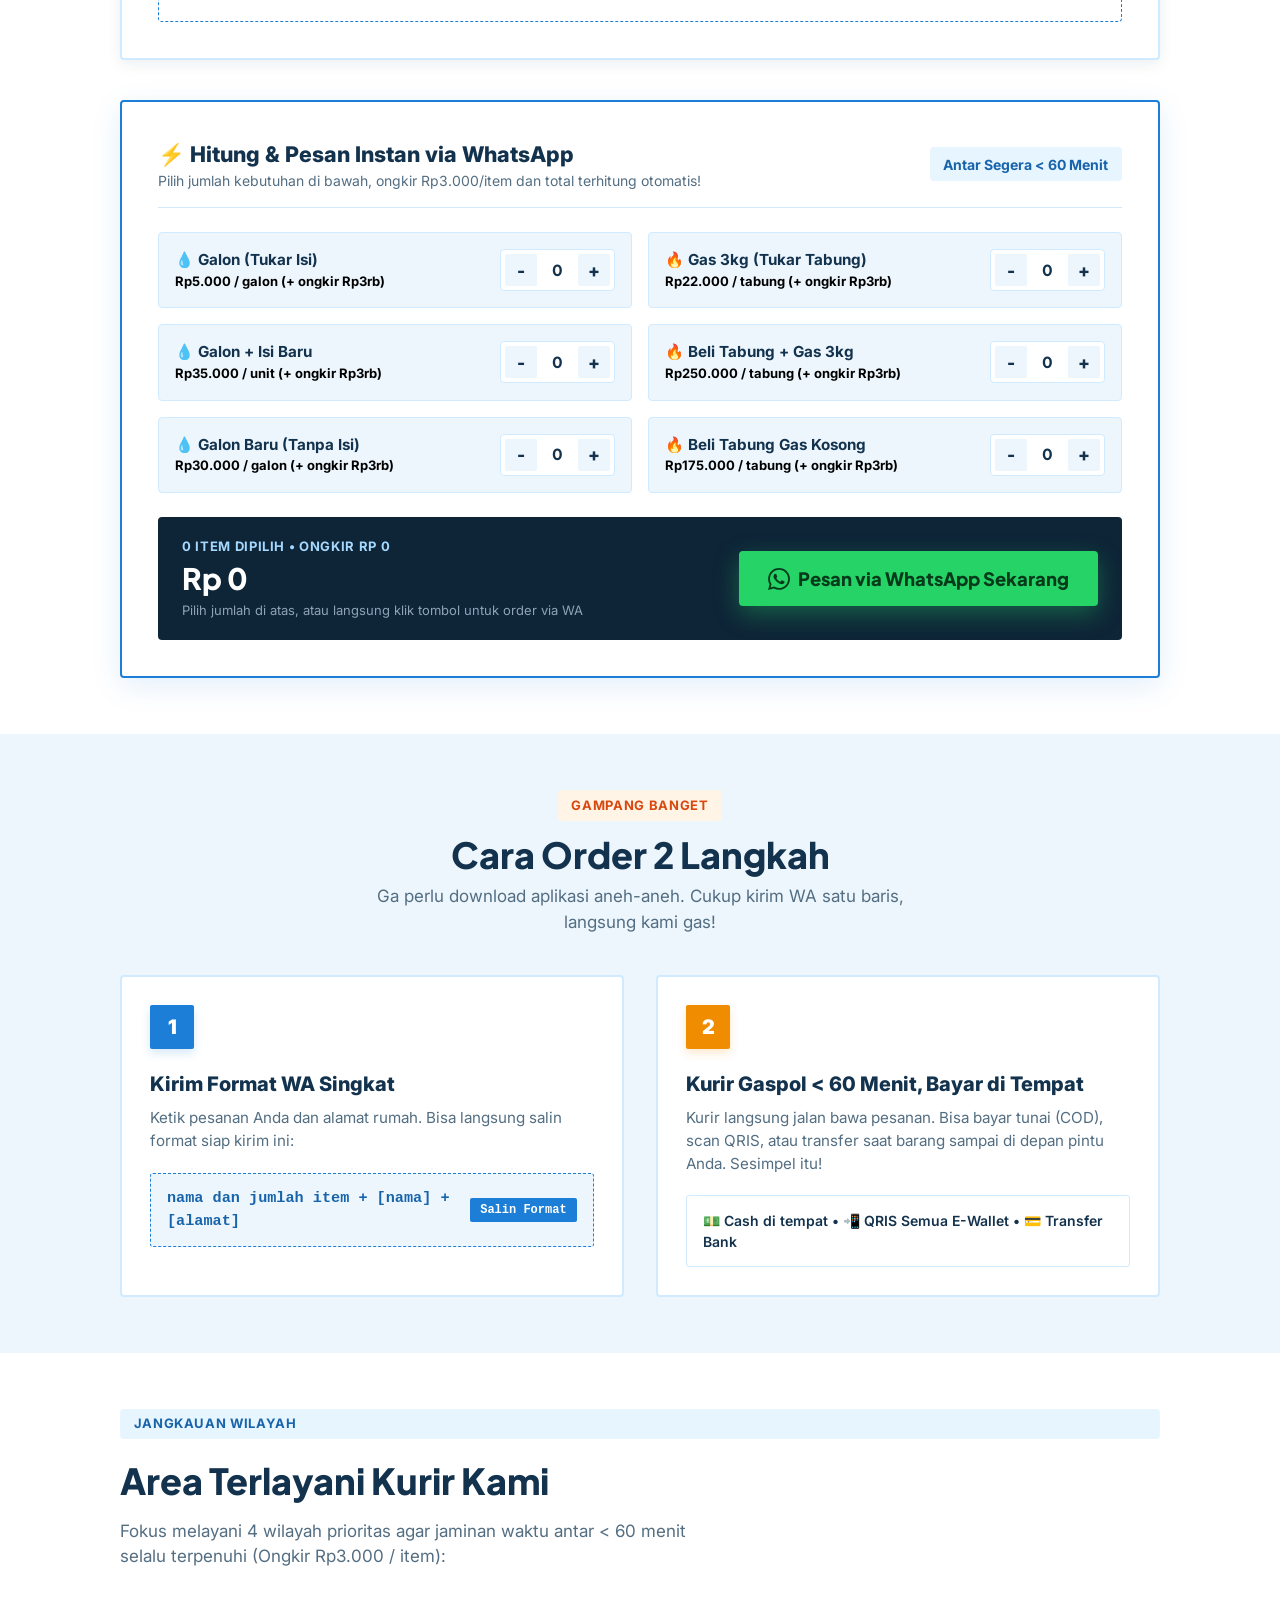
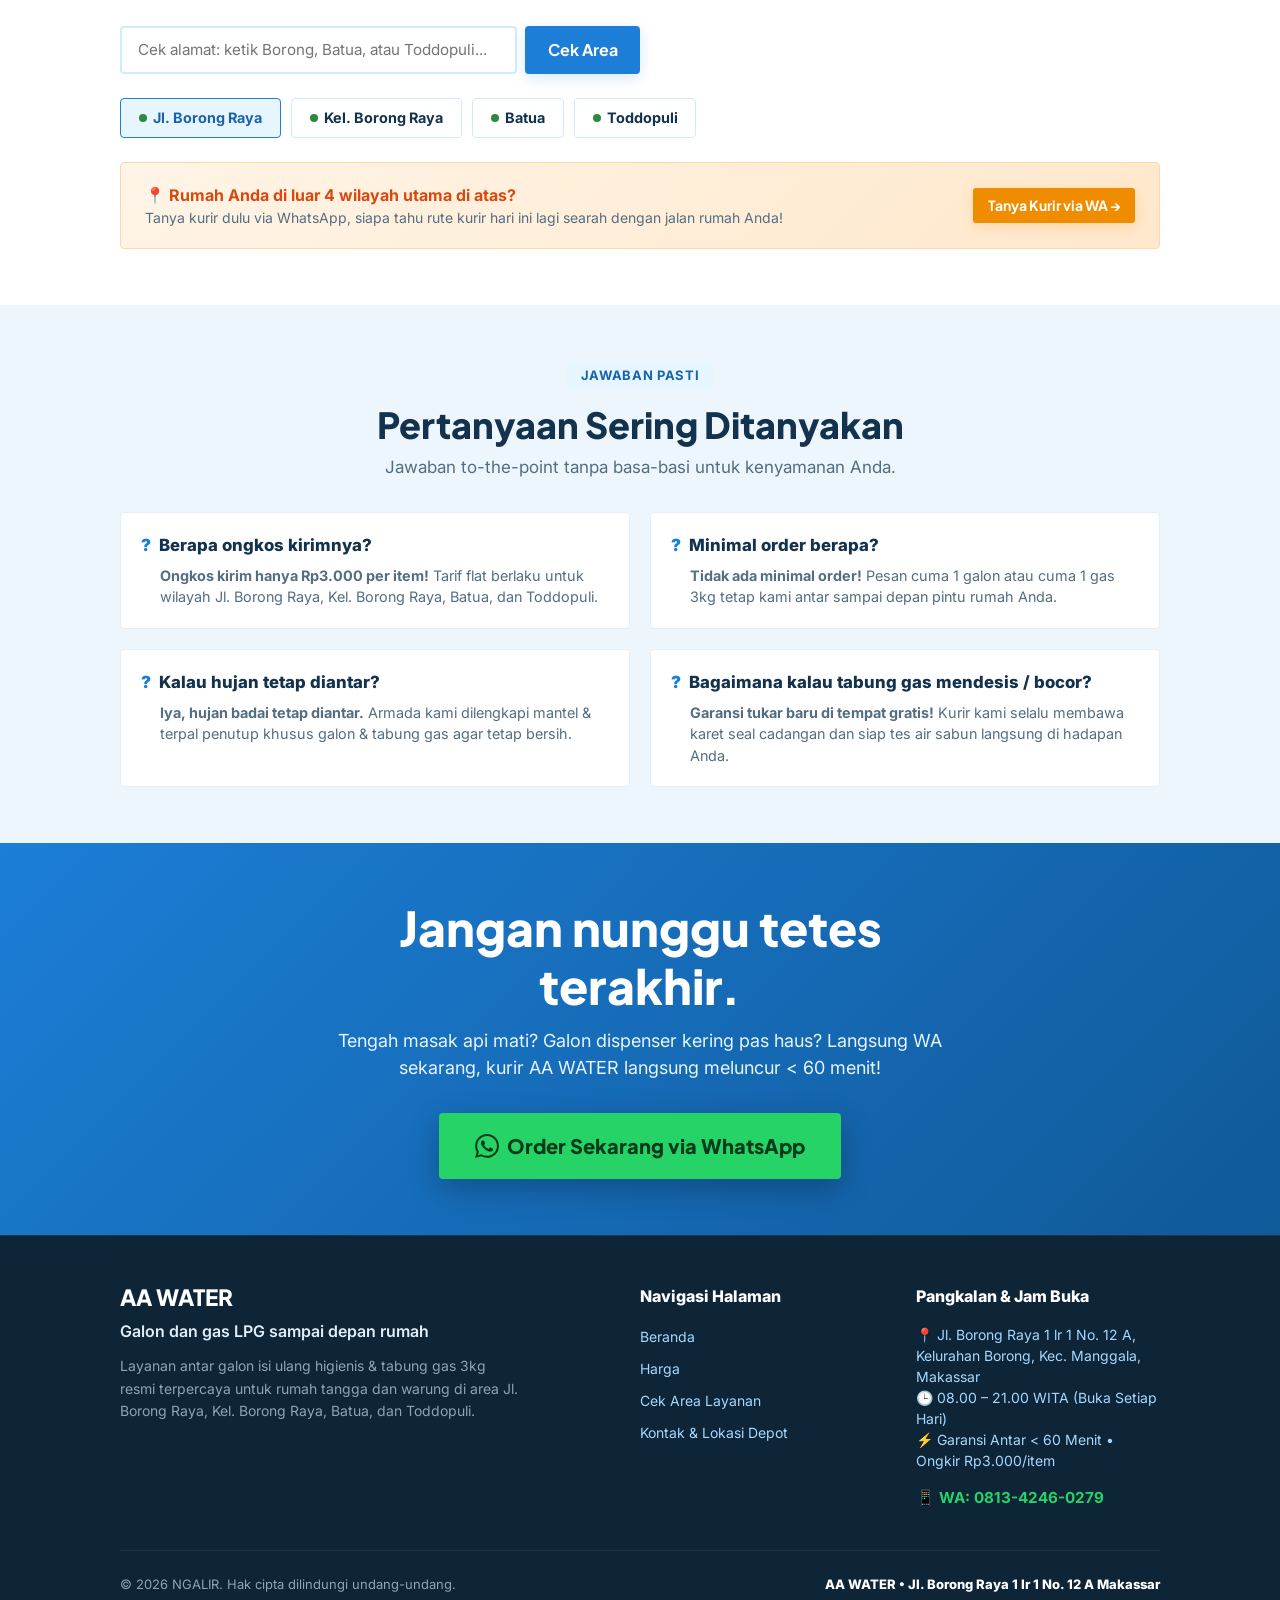
==== commit 71d45cb3: "." ====
--- a/index.html
+++ b/index.html
@@ -4,7 +4,7 @@
   <meta charset="UTF-8">
   <meta name="viewport" content="width=device-width, initial-scale=1.0, maximum-scale=5.0">
   <title>AA WATER — Antar Galon & Gas | Sejam Sampe Borong Raya</title>
-  <meta name="description" content="AA WATER: Antar galon dan gas LPG 3kg area Jl. Borong Raya, Kel. Borong Raya, Batua, Toddopuli. Antar < 60 menit, ongkir Rp3.000/item, harga jujur & terpampang.">
+  <meta name="description" content="AA WATER: Antar galon dan gas LPG 3kg area Jl. Borong Raya, Kel. Borong Raya, Batua, Toddopuli. Antar < 60 menit, ongkir Rp3.000/item, harga jujur.">
   
   <!-- CSS Stylesheet -->
   <link rel="stylesheet" href="css/style.css">
@@ -46,7 +46,7 @@
       <!-- Desktop Nav (Tanpa Langganan) -->
       <nav class="main-nav">
         <a href="index.html" class="nav-link active">Beranda</a>
-        <a href="harga.html" class="nav-link">Harga Terpampang</a>
+        <a href="harga.html" class="nav-link">Harga</a>
         <a href="area.html" class="nav-link">Area Layanan</a>
         <a href="kontak.html" class="nav-link">Kontak & Depot</a>
       </nav>
@@ -66,7 +66,7 @@
     <!-- Mobile Drawer Nav (Tanpa Langganan) -->
     <div class="mobile-nav-drawer" id="mobileNavDrawer">
       <a href="index.html" class="mobile-nav-link active">Beranda <span>&rarr;</span></a>
-      <a href="harga.html" class="mobile-nav-link">Harga Terpampang <span>&rarr;</span></a>
+      <a href="harga.html" class="mobile-nav-link">Harga <span>&rarr;</span></a>
       <a href="area.html" class="mobile-nav-link">Cek Area Layanan <span>&rarr;</span></a>
       <a href="kontak.html" class="mobile-nav-link">Kontak & Alamat Depot <span>&rarr;</span></a>
     </div>
@@ -102,7 +102,7 @@
             Kirim Format WA Cepat
           </a>
           <a href="#hargaSection" class="btn btn-outline-primary">
-            Lihat Harga Terpampang &darr;
+            Lihat Harga &darr;
           </a>
         </div>
 
@@ -128,18 +128,18 @@
       </div>
     </section>
 
-    <!-- SECTION 2: HARGA TERPAMPANG (SIGNATURE) -->
+    <!-- SECTION 2: HARGA (SIGNATURE) -->
     <section class="section section-white" id="hargaSection">
       <div class="container">
         <div class="text-center" style="margin-bottom: 2rem;">
           <div class="section-tag">Transparansi Mutlak</div>
-          <h2 class="section-title">HARGA TERPAMPANG</h2>
+          <h2 class="section-title">HARGA</h2>
           <p class="section-sub" style="margin-left: auto; margin-right: auto;">
             Tukar vs Beli Baru — Kami jelasin biar ga bingung. Harga jujur + Ongkir Rp3.000 per item sampai depan pintu Anda.
           </p>
         </div>
 
-        <!-- Card Harga Terpampang -->
+        <!-- Card Harga -->
         <div class="signature-card">
           <div class="signature-badge">Harga Pas & Jujur</div>
 
@@ -164,7 +164,7 @@
                   </div>
                   <div class="item-price-wrap">
                     <div class="price-figure" style="color:#000000;">Rp5.000</div>
-                    <div class="price-unit">per galon (+ ongkir Rp3rb)</div>
+                    <div class="price-unit">per galon</div>
                   </div>
                 </div>
               </div>
@@ -179,7 +179,7 @@
                   </div>
                   <div class="item-price-wrap">
                     <div class="price-figure" style="color:#000000;">Rp30.000</div>
-                    <div class="price-unit">per galon (+ ongkir Rp3rb)</div>
+                    <div class="price-unit">per galon</div>
                   </div>
                 </div>
               </div>
@@ -194,7 +194,7 @@
                   </div>
                   <div class="item-price-wrap">
                     <div class="price-figure" style="color:#000000;">Rp35.000</div>
-                    <div class="price-unit">komplit isi (+ ongkir Rp3rb)</div>
+                    <div class="price-unit">komplit isi</div>
                   </div>
                 </div>
               </div>
@@ -220,7 +220,7 @@
                   </div>
                   <div class="item-price-wrap">
                     <div class="price-figure" style="color:#000000;">Rp22.000</div>
-                    <div class="price-unit">per tabung (+ ongkir Rp3rb)</div>
+                    <div class="price-unit">per tabung</div>
                   </div>
                 </div>
               </div>
@@ -235,7 +235,7 @@
                   </div>
                   <div class="item-price-wrap">
                     <div class="price-figure" style="color:#000000;">Rp175.000</div>
-                    <div class="price-unit">per tabung (+ ongkir Rp3rb)</div>
+                    <div class="price-unit">per tabung</div>
                   </div>
                 </div>
               </div>
@@ -249,8 +249,8 @@
                     <div class="item-desc">Tabung baru SNI langsung berisi gas penuh. Tinggal colok kompor!</div>
                   </div>
                   <div class="item-price-wrap">
-                    <div class="price-figure" style="color:#000000;">Rp197.000</div>
-                    <div class="price-unit">komplit isi (+ ongkir Rp3rb)</div>
+                    <div class="price-figure" style="color:#000000;">Rp250.000</div>
+                    <div class="price-unit">komplit isi</div>
                   </div>
                 </div>
               </div>
@@ -327,7 +327,7 @@
             <div class="builder-row">
               <div class="builder-row-info">
                 <div class="builder-row-title">🔥 Beli Tabung + Gas 3kg</div>
-                <div class="builder-row-price">Rp197.000 / tabung (+ ongkir Rp3rb)</div>
+                <div class="builder-row-price">Rp250.000 / tabung (+ ongkir Rp3rb)</div>
               </div>
               <div class="qty-control">
                 <button type="button" class="qty-btn js-qty-minus" data-item="gas_tabung_isi" aria-label="Kurangi Beli Tabung Gas">-</button>
@@ -335,14 +335,40 @@
                 <button type="button" class="qty-btn js-qty-plus" data-item="gas_tabung_isi" aria-label="Tambah Beli Tabung Gas">+</button>
               </div>
             </div>
+
+            <!-- Galon Baru (Tanpa Isi) -->
+            <div class="builder-row">
+              <div class="builder-row-info">
+                <div class="builder-row-title">💧 Galon Baru (Tanpa Isi)</div>
+                <div class="builder-row-price">Rp30.000 / galon (+ ongkir Rp3rb)</div>
+              </div>
+              <div class="qty-control">
+                <button type="button" class="qty-btn js-qty-minus" data-item="galon_baru" aria-label="Kurangi Galon Baru Tanpa Isi">-</button>
+                <span class="qty-display js-qty-val" data-item="galon_baru">0</span>
+                <button type="button" class="qty-btn js-qty-plus" data-item="galon_baru" aria-label="Tambah Galon Baru Tanpa Isi">+</button>
+              </div>
+            </div>
+
+            <!-- Beli Tabung Gas Kosong -->
+            <div class="builder-row">
+              <div class="builder-row-info">
+                <div class="builder-row-title">🔥 Beli Tabung Gas Kosong</div>
+                <div class="builder-row-price">Rp175.000 / tabung (+ ongkir Rp3rb)</div>
+              </div>
+              <div class="qty-control">
+                <button type="button" class="qty-btn js-qty-minus" data-item="gas_tabung_baru" aria-label="Kurangi Beli Tabung Gas Kosong">-</button>
+                <span class="qty-display js-qty-val" data-item="gas_tabung_baru">0</span>
+                <button type="button" class="qty-btn js-qty-plus" data-item="gas_tabung_baru" aria-label="Tambah Beli Tabung Gas Kosong">+</button>
+              </div>
+            </div>
           </div>
 
           <!-- Summary & Kirim WA Button -->
           <div class="builder-summary-card">
             <div>
-              <div class="builder-total-label" id="builderItemCount">2 item dipilih • Ongkir Rp6.000</div>
-              <div class="builder-total-price" id="builderSubtotal">Rp33.000</div>
-              <div class="builder-total-desc" id="builderSummaryDesc">Galon (Tukar Isi) x1 • Gas 3kg (Tukar Tabung) x1</div>
+              <div class="builder-total-label" id="builderItemCount">0 item dipilih • Ongkir Rp0</div>
+              <div class="builder-total-price" id="builderSubtotal">Rp0</div>
+              <div class="builder-total-desc" id="builderSummaryDesc">Pilih jumlah di atas, atau langsung klik tombol untuk order via WA</div>
             </div>
             <div class="builder-action-btns">
               <button type="button" class="btn btn-wa btn-lg" id="btnSendOrderWA">
@@ -377,8 +403,8 @@
               Ketik pesanan Anda dan alamat rumah. Bisa langsung salin format siap kirim ini:
             </div>
             <div class="format-box">
-              <span>GALON 2 + GAS 1 + [alamat]</span>
-              <button type="button" class="btn-copy-format js-copy-btn" data-copy-text="GALON 2 + GAS 1 + [alamat]">
+              <span>nama dan jumlah item + [nama] + [alamat]</span>
+              <button type="button" class="btn-copy-format js-copy-btn" data-copy-text="nama dan jumlah item + [nama] + [alamat]">
                 Salin Format
               </button>
             </div>
@@ -507,7 +533,7 @@
           <div class="footer-col-title">Navigasi Halaman</div>
           <ul class="footer-links">
             <li><a href="index.html">Beranda</a></li>
-            <li><a href="harga.html">Harga Terpampang</a></li>
+            <li><a href="harga.html">Harga</a></li>
             <li><a href="area.html">Cek Area Layanan</a></li>
             <li><a href="kontak.html">Kontak & Lokasi Depot</a></li>
           </ul>
--- a/css/style.css
+++ b/css/style.css
@@ -38,11 +38,11 @@
   --color-border: #D0EBFF;
   --color-border-subtle: #E5EFF7;
   
-  --radius-sm: 8px;
-  --radius-md: 12px;
-  --radius-xl: 16px;
-  --radius-2xl: 24px;
-  --radius-full: 9999px;
+  --radius-sm: 2px;
+  --radius-md: 3px;
+  --radius-xl: 4px;
+  --radius-2xl: 4px;
+  --radius-full: 4px;
 
   --shadow-sm: 0 2px 4px rgba(19, 50, 77, 0.04);
   --shadow-md: 0 4px 14px rgba(19, 50, 77, 0.08);
@@ -240,7 +240,7 @@
   color: #FFFFFF;
   font-weight: 800;
   padding: 0.15rem 0.5rem;
-  border-radius: 4px;
+  border-radius: var(--radius-sm);
   font-size: 0.7rem;
   letter-spacing: 0.02em;
 }
@@ -345,7 +345,7 @@
   right: 0;
   height: 3px;
   background-color: var(--color-primary);
-  border-radius: 3px 3px 0 0;
+  border-radius: 2px 2px 0 0;
 }
 
 .header-actions {
@@ -750,7 +750,7 @@
   font-weight: 800;
   text-transform: uppercase;
   padding: 0.15rem 0.45rem;
-  border-radius: 4px;
+  border-radius: var(--radius-sm);
   display: inline-block;
   margin-bottom: 0.35rem;
 }
@@ -915,7 +915,7 @@
 .qty-btn {
   width: 32px;
   height: 32px;
-  border-radius: 50%;
+  border-radius: var(--radius-sm);
   display: flex;
   align-items: center;
   justify-content: center;
@@ -1017,7 +1017,7 @@
 .step-num-badge {
   width: 44px;
   height: 44px;
-  border-radius: 50%;
+  border-radius: var(--radius-sm);
   background-color: var(--color-primary);
   color: white;
   font-size: 1.25rem;
@@ -1491,7 +1491,7 @@
    Mobile Fixes (web ini mayoritas dibuka di HP)
    ========================================================================== */
 :root {
-  --radius-lg: 14px; /* dipakai .price-row-card tapi sebelumnya belum didefinisikan */
+  --radius-lg: 4px; /* dipakai .price-row-card tapi sebelumnya belum didefinisikan */
 }
 
 body {
